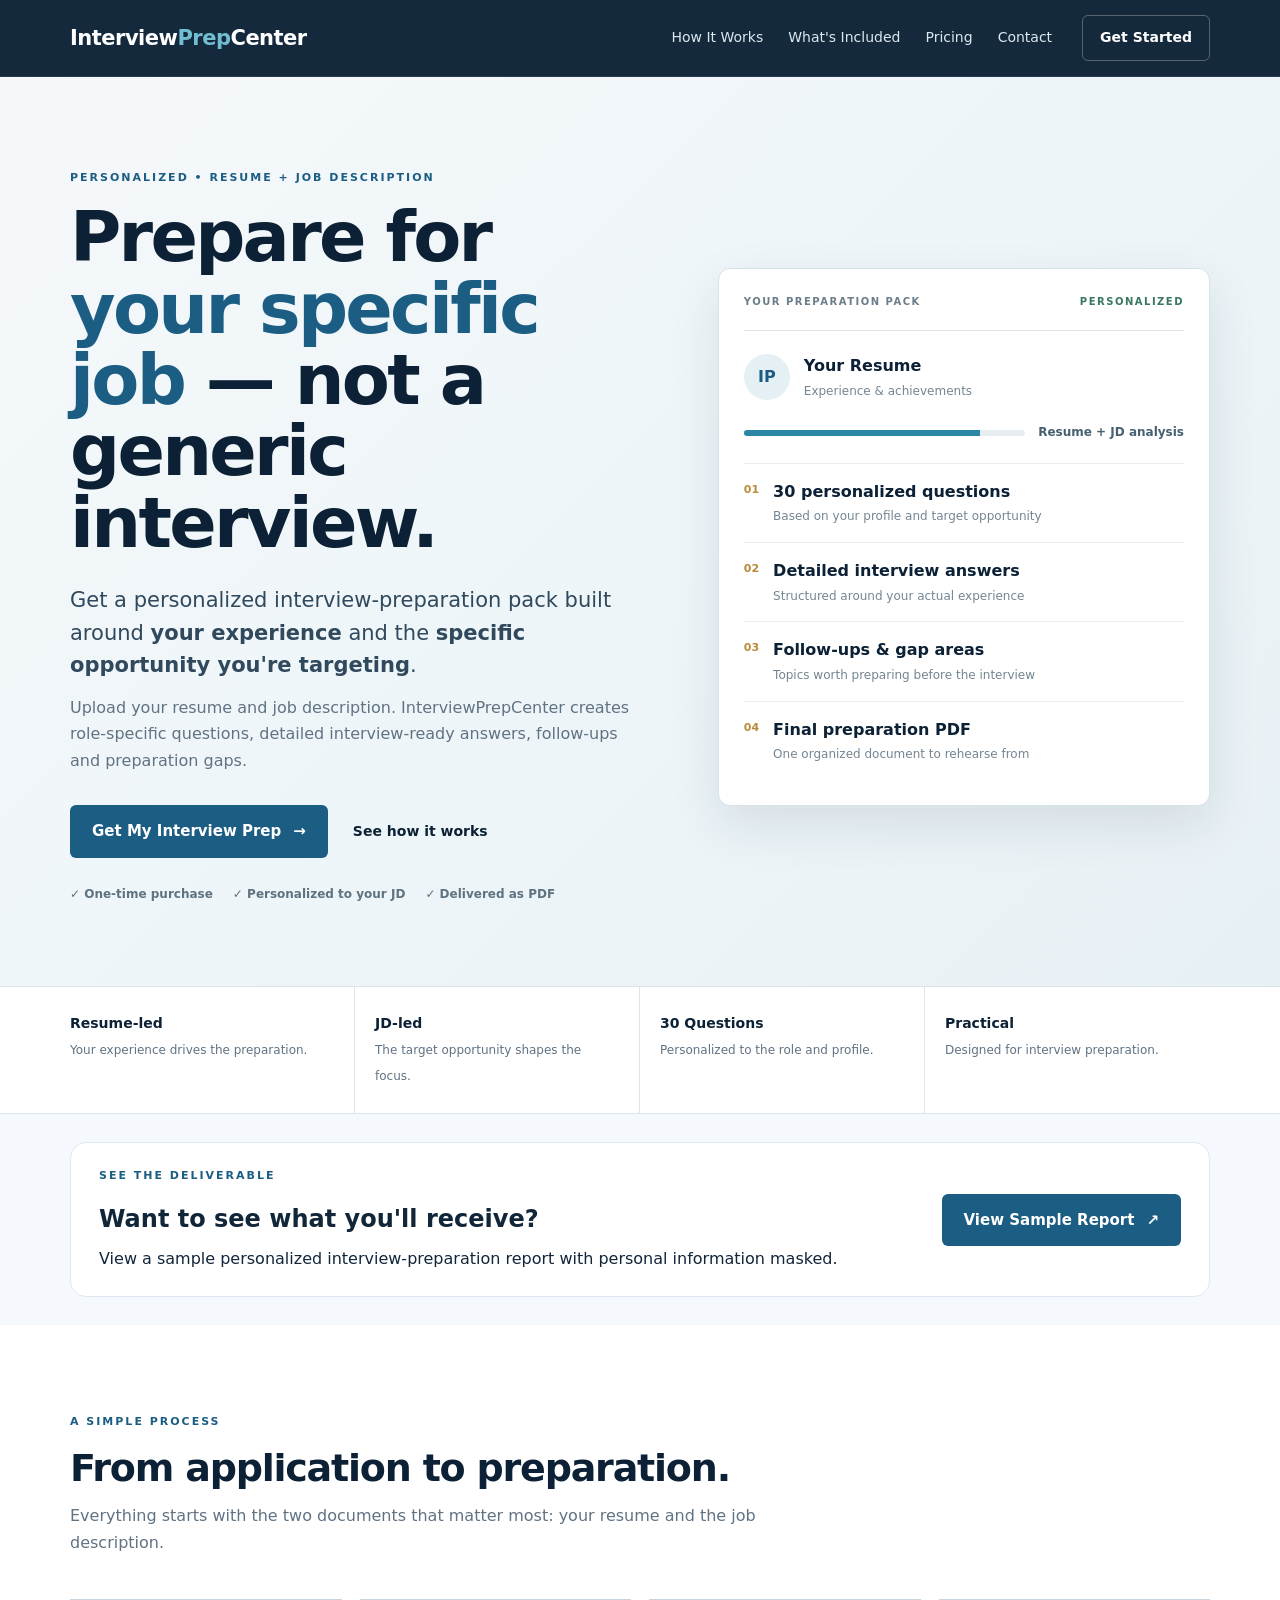
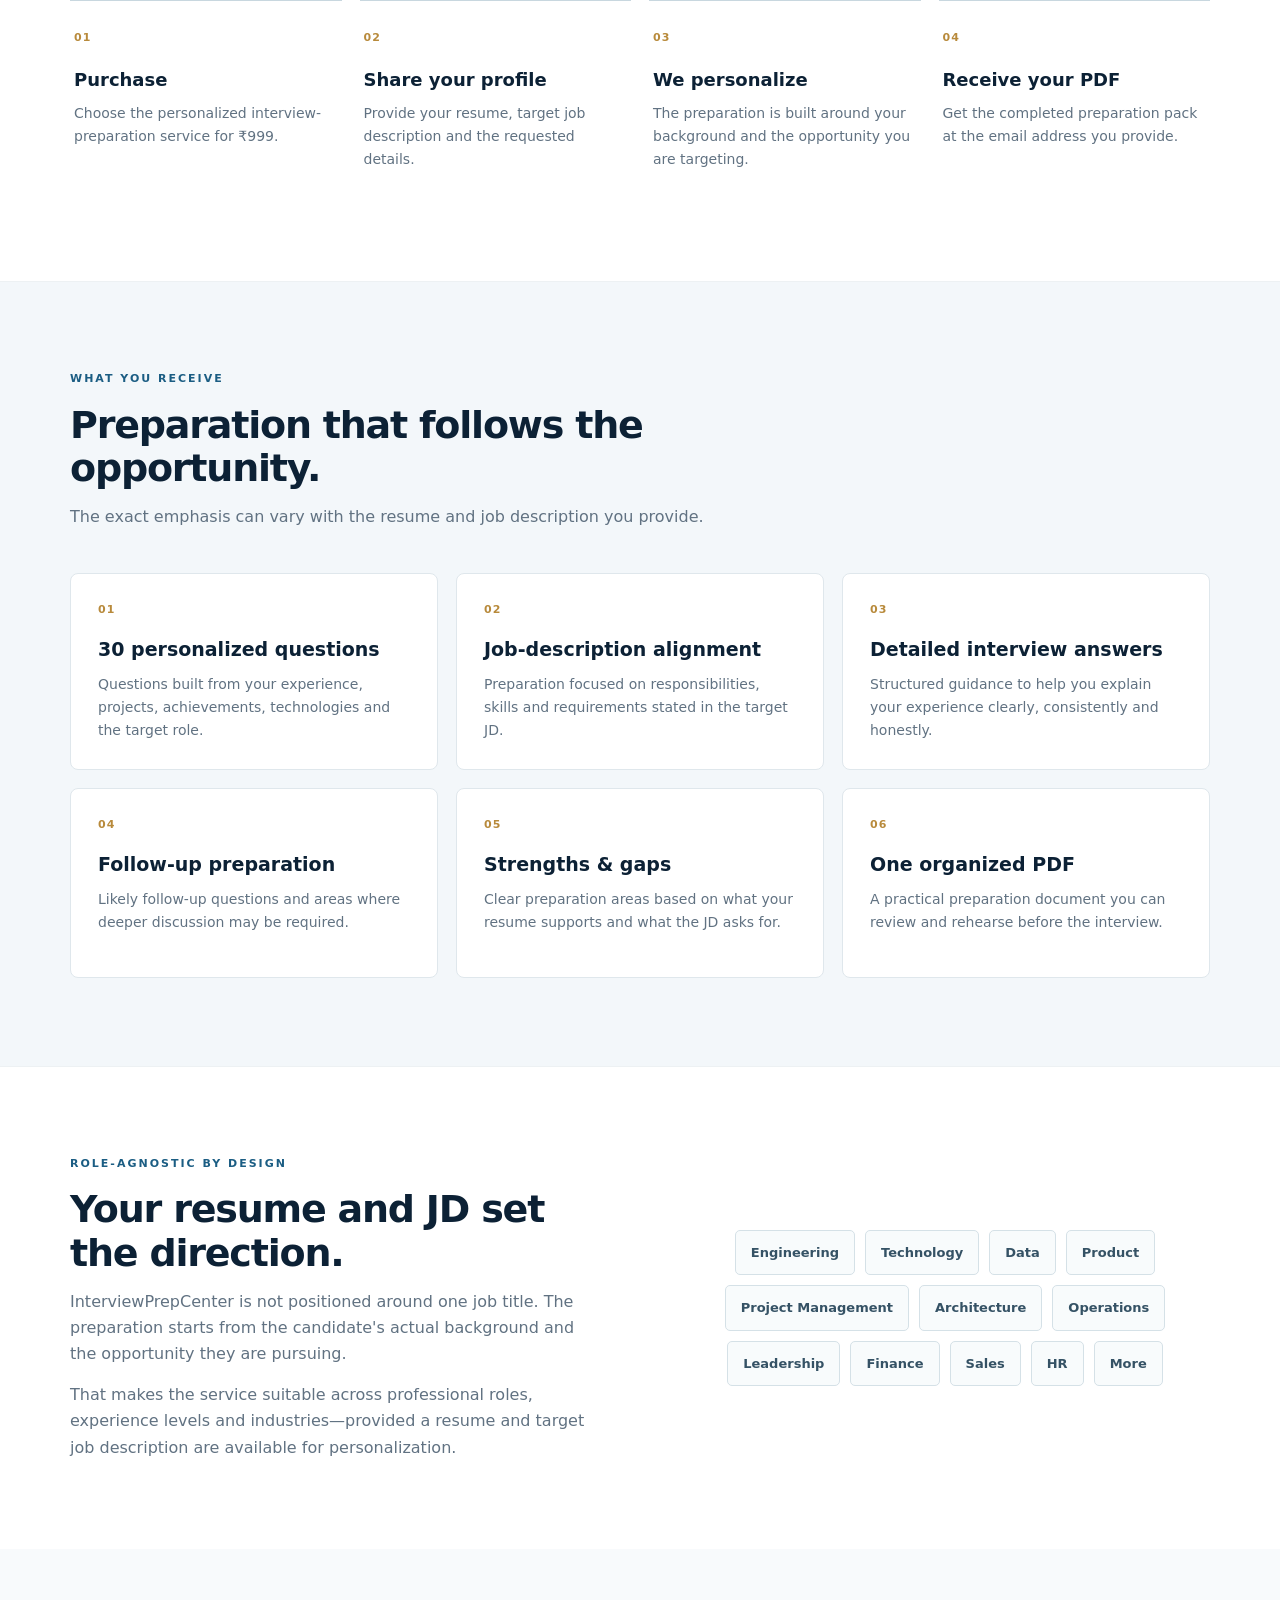
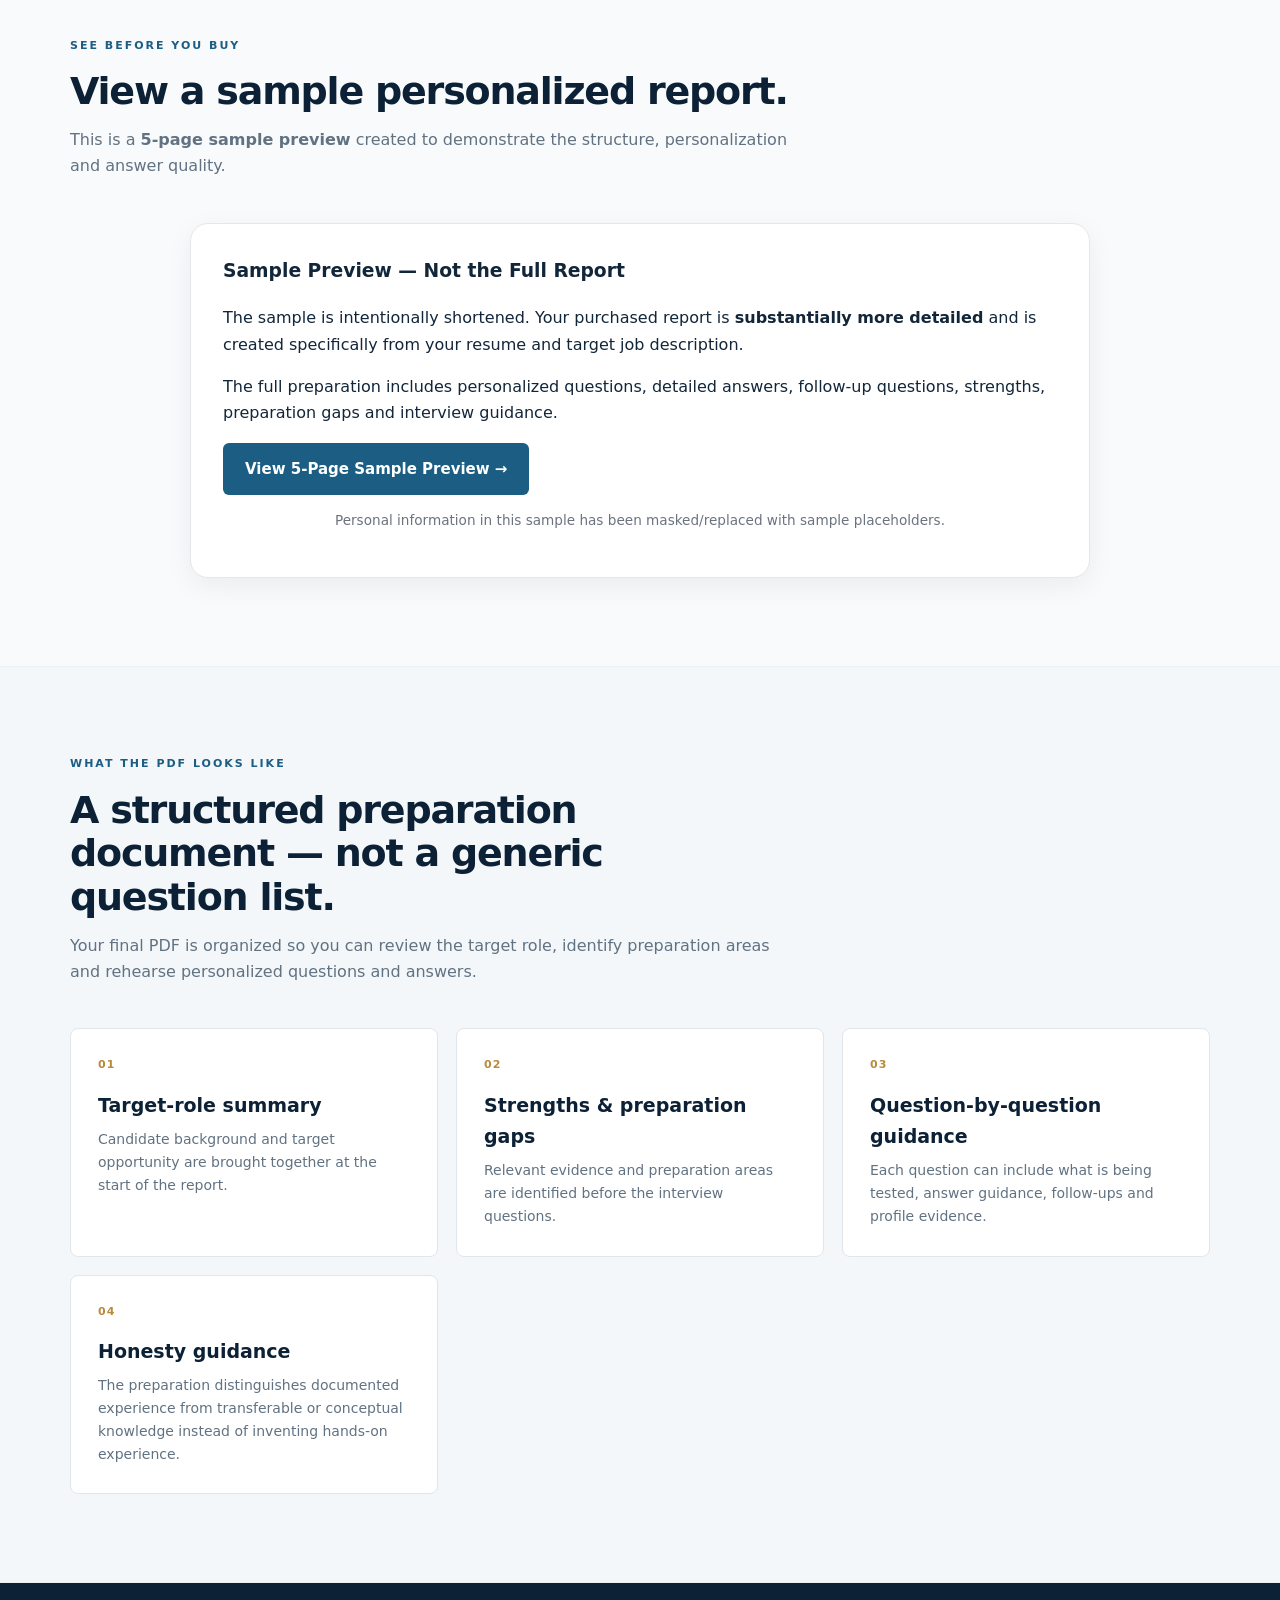
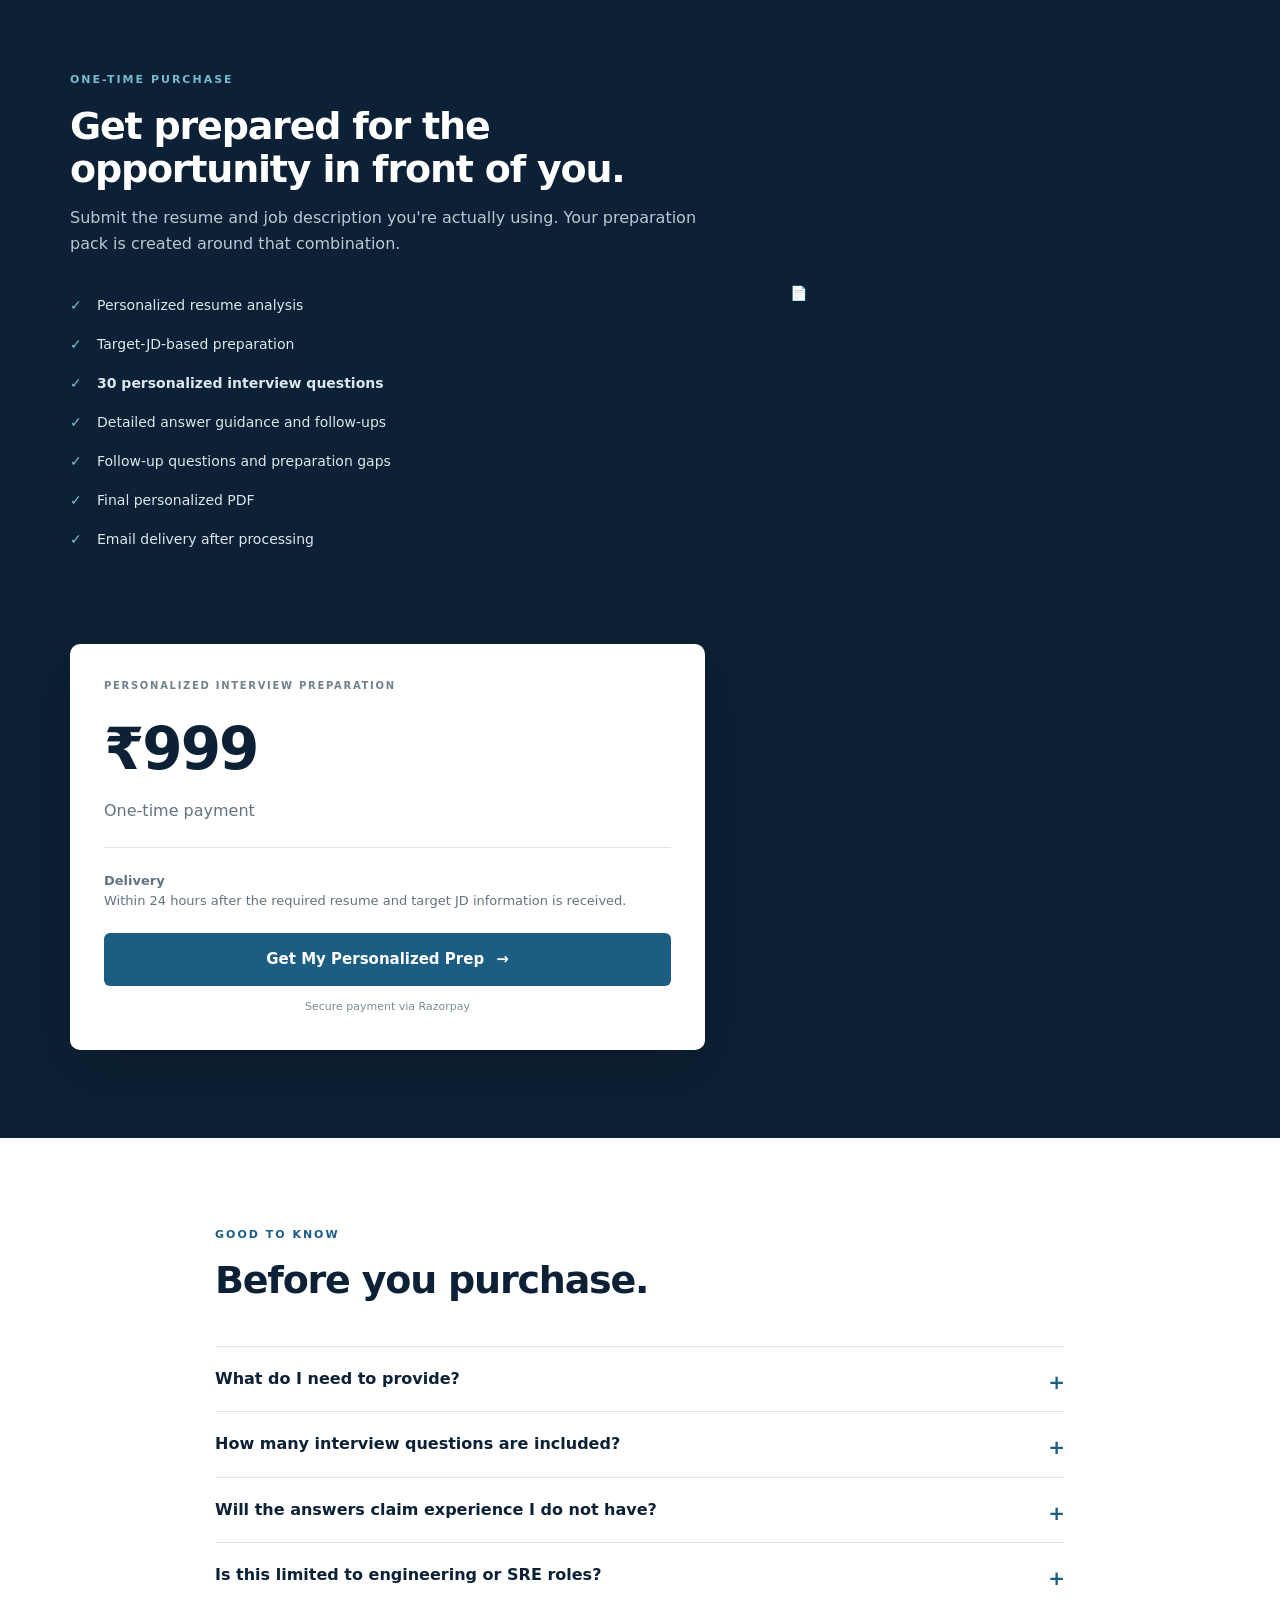
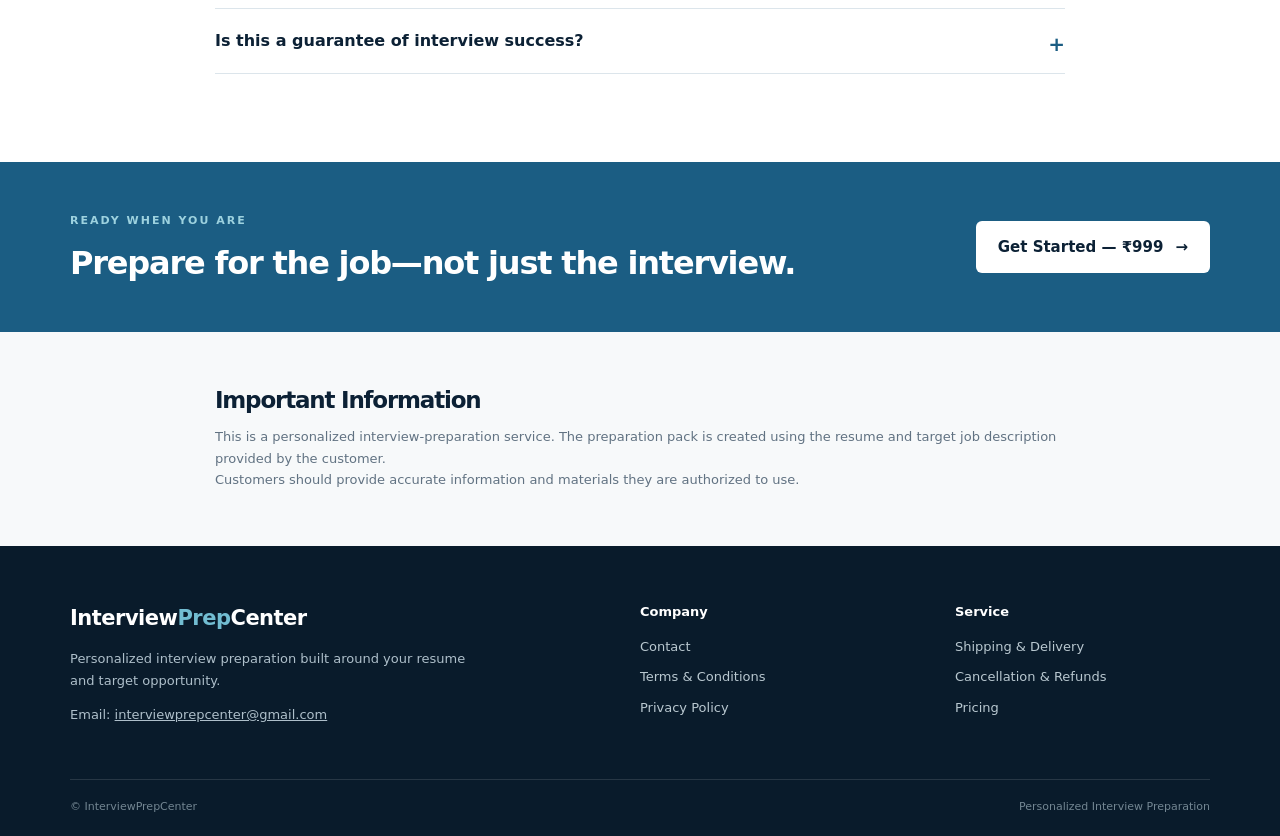
==== index.html @ a841ca26 "Add files via upload landing page changes" ====
<!doctype html>
<html lang="en">
<head>
  <meta charset="utf-8">
  <meta name="viewport" content="width=device-width,initial-scale=1">
  <title>InterviewPrepCenter — Personalized Interview Preparation</title>
  <meta name="description" content="Personalized interview preparation built around your resume and the job description you are targeting.">
  <link rel="stylesheet" href="style.css">
  <style>
    .sample-section { background: #f8fafc; }
    .sample-card { max-width: 900px; margin: 0 auto; background: #fff; border: 1px solid #e5e7eb; border-radius: 18px; padding: 32px; box-shadow: 0 8px 28px rgba(0,0,0,.06); }
    .sample-card h3 { margin-top: 0; }
    .sample-card p { line-height: 1.65; }
    .sample-card .secure-note { margin-top: 14px; color: #6b7280; font-size: .85rem; }
  </style>
<style>
.sample-cta {
  padding: 28px 0;
  background: #f5f8fc;
}
.sample-cta-inner {
  display: flex;
  align-items: center;
  justify-content: space-between;
  gap: 24px;
  padding: 24px 28px;
  border: 1px solid #dfe7f2;
  border-radius: 16px;
  background: #ffffff;
}
.sample-cta h2 {
  margin: 4px 0 6px;
}
.sample-cta p {
  margin: 0;
}
.sample-price-link {
  margin: 0 0 18px;
}
@media (max-width: 760px) {
  .sample-cta-inner {
    flex-direction: column;
    align-items: flex-start;
  }
}
</style>
</head>
<body>
<header class="site-header">
  <nav class="nav container">
    <a class="logo" href="index.html">Interview<span>Prep</span>Center</a>
    <div class="nav-links">
      <a href="#how">How It Works</a>
      <a href="#included">What's Included</a>
      <a href="#pricing">Pricing</a>
      <a href="contact.html">Contact</a>
    </div>
    <a class="nav-cta" href="#pricing">Get Started</a>
  </nav>
</header>

<main>
  <section class="hero">
    <div class="container hero-grid">
      <div class="hero-copy">
        <div class="eyebrow">PERSONALIZED • RESUME + JOB DESCRIPTION</div>
        <h1>Prepare for <em>your specific job</em> — not a generic interview.</h1>
        <p class="hero-lead">Get a personalized interview-preparation pack built around <strong>your experience</strong> and the <strong>specific opportunity you're targeting</strong>.</p>
        <p class="hero-sub">Upload your resume and job description. InterviewPrepCenter creates role-specific questions, detailed interview-ready answers, follow-ups and preparation gaps.</p>
        <div class="hero-actions">
          <a class="btn btn-primary" href="#pricing">Get My Interview Prep <span>→</span></a>
          <a class="text-link" href="#how">See how it works</a>
        </div>
        <div class="trust-row"><span>✓ One-time purchase</span><span>✓ Personalized to your JD</span><span>✓ Delivered as PDF</span></div>
      </div>
      <div class="hero-panel">
        <div class="panel-top"><span>YOUR PREPARATION PACK</span><span class="status">PERSONALIZED</span></div>
        <div class="profile-line"><div class="avatar">IP</div><div><strong>Your Resume</strong><small>Experience & achievements</small></div></div>
        <div class="match-line"><div class="match-bar"><span></span></div><strong>Resume + JD analysis</strong></div>
        <div class="prep-list">
          <div><span>01</span><p><strong>30 personalized questions</strong><small>Based on your profile and target opportunity</small></p></div>
          <div><span>02</span><p><strong>Detailed interview answers</strong><small>Structured around your actual experience</small></p></div>
          <div><span>03</span><p><strong>Follow-ups & gap areas</strong><small>Topics worth preparing before the interview</small></p></div>
          <div><span>04</span><p><strong>Final preparation PDF</strong><small>One organized document to rehearse from</small></p></div>
        </div>
      </div>
    </div>
  </section>

  <section class="proof-strip">
    <div class="container proof-grid"><div><strong>Resume-led</strong><span>Your experience drives the preparation.</span></div><div><strong>JD-led</strong><span>The target opportunity shapes the focus.</span></div><div><strong>30 Questions</strong><span>Personalized to the role and profile.</span></div><div><strong>Practical</strong><span>Designed for interview preparation.</span></div></div>
  </section>

  <section class="sample-cta">
    <div class="container sample-cta-inner">
      <div>
        <div class="eyebrow">SEE THE DELIVERABLE</div>
        <h2>Want to see what you'll receive?</h2>
        <p>View a sample personalized interview-preparation report with personal information masked.</p>
      </div>
      <a class="btn btn-primary" href="InterviewPrepCenter_Sample_Personalized_Report_Masked.pdf" target="_blank" rel="noopener">View Sample Report <span>↗</span></a>
    </div>
  </section>

  <section id="how" class="section">
    <div class="container">
      <div class="section-heading"><div class="eyebrow">A SIMPLE PROCESS</div><h2>From application to preparation.</h2><p>Everything starts with the two documents that matter most: your resume and the job description.</p></div>
      <div class="steps">
        <div class="step"><span>01</span><h3>Purchase</h3><p>Choose the personalized interview-preparation service for ₹999.</p></div>
        <div class="step"><span>02</span><h3>Share your profile</h3><p>Provide your resume, target job description and the requested details.</p></div>
        <div class="step"><span>03</span><h3>We personalize</h3><p>The preparation is built around your background and the opportunity you are targeting.</p></div>
        <div class="step"><span>04</span><h3>Receive your PDF</h3><p>Get the completed preparation pack at the email address you provide.</p></div>
      </div>
    </div>
  </section>

  <section id="included" class="section section-soft">
    <div class="container">
      <div class="section-heading"><div class="eyebrow">WHAT YOU RECEIVE</div><h2>Preparation that follows the opportunity.</h2><p>The exact emphasis can vary with the resume and job description you provide.</p></div>
      <div class="feature-grid">
        <article class="feature"><div class="feature-icon">01</div><h3>30 personalized questions</h3><p>Questions built from your experience, projects, achievements, technologies and the target role.</p></article>
        <article class="feature"><div class="feature-icon">02</div><h3>Job-description alignment</h3><p>Preparation focused on responsibilities, skills and requirements stated in the target JD.</p></article>
        <article class="feature"><div class="feature-icon">03</div><h3>Detailed interview answers</h3><p>Structured guidance to help you explain your experience clearly, consistently and honestly.</p></article>
        <article class="feature"><div class="feature-icon">04</div><h3>Follow-up preparation</h3><p>Likely follow-up questions and areas where deeper discussion may be required.</p></article>
        <article class="feature"><div class="feature-icon">05</div><h3>Strengths & gaps</h3><p>Clear preparation areas based on what your resume supports and what the JD asks for.</p></article>
        <article class="feature"><div class="feature-icon">06</div><h3>One organized PDF</h3><p>A practical preparation document you can review and rehearse before the interview.</p></article>
      </div>
    </div>
  </section>

  <section class="section audience">
    <div class="container audience-grid">
      <div><div class="eyebrow">ROLE-AGNOSTIC BY DESIGN</div><h2>Your resume and JD set the direction.</h2><p>InterviewPrepCenter is not positioned around one job title. The preparation starts from the candidate's actual background and the opportunity they are pursuing.</p><p>That makes the service suitable across professional roles, experience levels and industries—provided a resume and target job description are available for personalization.</p></div>
      <div class="role-cloud"><span>Engineering</span><span>Technology</span><span>Data</span><span>Product</span><span>Project Management</span><span>Architecture</span><span>Operations</span><span>Leadership</span><span>Finance</span><span>Sales</span><span>HR</span><span>More</span></div>
    </div>
  </section>

  <section class="section sample-section">
    <div class="container">
      <div class="section-heading">
        <div class="eyebrow">SEE BEFORE YOU BUY</div>
        <h2>View a sample personalized report.</h2>
        <p>This is a <strong>5-page sample preview</strong> created to demonstrate the structure, personalization and answer quality.</p>
      </div>
      <div class="sample-card">
        <div>
          <h3>Sample Preview — Not the Full Report</h3>
          <p>The sample is intentionally shortened. Your purchased report is <strong>substantially more detailed</strong> and is created specifically from your resume and target job description.</p>
          <p>The full preparation includes personalized questions, detailed answers, follow-up questions, strengths, preparation gaps and interview guidance.</p>
          <a class="btn btn-primary" href="InterviewPrepCenter_Sample_Personalized_Report_Masked.pdf" target="_blank" rel="noopener">View 5-Page Sample Preview →</a>
          <p class="secure-note">Personal information in this sample has been masked/replaced with sample placeholders.</p>
        </div>
      </div>
    </div>
  </section>

  <section class="section section-soft">
    <div class="container">
      <div class="section-heading">
        <div class="eyebrow">WHAT THE PDF LOOKS LIKE</div>
        <h2>A structured preparation document — not a generic question list.</h2>
        <p>Your final PDF is organized so you can review the target role, identify preparation areas and rehearse personalized questions and answers.</p>
      </div>
      <div class="feature-grid">
        <article class="feature"><div class="feature-icon">01</div><h3>Target-role summary</h3><p>Candidate background and target opportunity are brought together at the start of the report.</p></article>
        <article class="feature"><div class="feature-icon">02</div><h3>Strengths & preparation gaps</h3><p>Relevant evidence and preparation areas are identified before the interview questions.</p></article>
        <article class="feature"><div class="feature-icon">03</div><h3>Question-by-question guidance</h3><p>Each question can include what is being tested, answer guidance, follow-ups and profile evidence.</p></article>
        <article class="feature"><div class="feature-icon">04</div><h3>Honesty guidance</h3><p>The preparation distinguishes documented experience from transferable or conceptual knowledge instead of inventing hands-on experience.</p></article>
      </div>
    </div>
  </section>

  <section id="pricing" class="section pricing-section">
    <div class="container pricing-wrap">
      <div class="pricing-copy"><div class="eyebrow">ONE-TIME PURCHASE</div><h2>Get prepared for the opportunity in front of you.</h2><p>Submit the resume and job description you're actually using. Your preparation pack is created around that combination.</p><ul class="check-list"><li>Personalized resume analysis</li><li>Target-JD-based preparation</li><li><strong>30 personalized interview questions</strong></li><li>Detailed answer guidance and follow-ups</li><li>Follow-up questions and preparation gaps</li><li>Final personalized PDF</li><li>Email delivery after processing</li></ul></div>
      <div class="sample-price-link">
        <a class="text-link" href="InterviewPrepCenter_Sample_Personalized_Report_Masked.pdf" target="_blank" rel="noopener">📄 View the sample personalized report before you purchase →</a>
      </div>
      <div class="price-card"><div class="price-label">PERSONALIZED INTERVIEW PREPARATION</div><div class="price">₹999</div><p>One-time payment</p><div class="price-divider"></div><p class="delivery"><strong>Delivery</strong><br>Within 24 hours after the required resume and target JD information is received.</p><a class="btn btn-primary btn-wide" href="#" id="purchaseButton">Get My Personalized Prep <span>→</span></a><small class="secure-note">Secure payment via Razorpay</small></div>
    </div>
  </section>

  <section class="section faq">
    <div class="container narrow"><div class="section-heading"><div class="eyebrow">GOOD TO KNOW</div><h2>Before you purchase.</h2></div>
      <details><summary>What do I need to provide?</summary><p>You provide your resume, target job description and the requested interview details after payment.</p></details>
      <details><summary>How many interview questions are included?</summary><p>The preparation pack includes 30 personalized interview questions with detailed answer guidance and follow-up preparation.</p></details>
      <details><summary>Will the answers claim experience I do not have?</summary><p>The preparation is designed to distinguish documented experience from transferable or conceptual knowledge. It should not be used to claim hands-on experience that your profile does not support.</p></details>
      <details><summary>Is this limited to engineering or SRE roles?</summary><p>No. The website is intentionally role-agnostic. The preparation is driven by the resume and target JD rather than by a fixed job title.</p></details>
      <details><summary>Is this a guarantee of interview success?</summary><p>No. This is an interview-preparation service. It does not guarantee interview selection, employment, promotion, compensation or any specific interview outcome.</p></details>
    </div>
  </section>

  <section class="final-cta"><div class="container final-cta-inner"><div><div class="eyebrow">READY WHEN YOU ARE</div><h2>Prepare for the job—not just the interview.</h2></div><a class="btn btn-light" href="#pricing">Get Started — ₹999 <span>→</span></a></div></section>

  <section class="section important"><div class="container narrow"><h2>Important Information</h2><p>This is a personalized interview-preparation service. The preparation pack is created using the resume and target job description provided by the customer.</p><p>Customers should provide accurate information and materials they are authorized to use.</p></div></section>
</main>

<footer><div class="container footer-grid"><div><a class="logo footer-logo" href="index.html">Interview<span>Prep</span>Center</a><p>Personalized interview preparation built around your resume and target opportunity.</p><p>Email: <a href="mailto:interviewprepcenter@gmail.com">interviewprepcenter@gmail.com</a></p></div><div><strong>Company</strong><a href="contact.html">Contact</a><a href="terms.html">Terms & Conditions</a><a href="privacy.html">Privacy Policy</a></div><div><strong>Service</strong><a href="shipping.html">Shipping & Delivery</a><a href="refund.html">Cancellation & Refunds</a><a href="#pricing">Pricing</a></div></div><div class="container footer-bottom"><span>© InterviewPrepCenter</span><span>Personalized Interview Preparation</span></div></footer>

<script>
  // Set this to the deployed Apps Script web-app URL that creates a new PIA order
  // and returns/redirects the customer to its Razorpay Payment Link.
  const CHECKOUT_URL = 'https://script.google.com/macros/s/AKfycbwl5AaIJ7D5LaAOL7eCURE4Ibjckiu-ZtNGqJ6Oj9jigqWYZkFt1drAWZ5v1IgGXRxo/exec?action=createOrder';
  document.getElementById('purchaseButton').addEventListener('click', function (e) {
    e.preventDefault();
    window.location.href = CHECKOUT_URL;
  });
</script>
</body>
</html>
---- style.css ----
:root{--ink:#12263a;--navy:#0c2135;--blue:#1b5d83;--cyan:#2c86a6;--gold:#b88a3b;--paper:#fff;--soft:#f3f7fa;--line:#dce5eb;--muted:#617282;--shadow:0 18px 50px rgba(15,42,64,.10)}
*{box-sizing:border-box}html{scroll-behavior:smooth}body{margin:0;font-family:Inter,ui-sans-serif,system-ui,-apple-system,BlinkMacSystemFont,"Segoe UI",Arial,sans-serif;color:var(--ink);background:#fff;line-height:1.65}a{color:inherit} .container{width:min(1140px,92%);margin:auto}.site-header{position:sticky;top:0;z-index:20;background:rgba(12,33,53,.96);backdrop-filter:blur(12px);color:#fff;border-bottom:1px solid rgba(255,255,255,.08)}.nav{min-height:76px;display:flex;align-items:center;gap:30px}.logo{font-size:21px;font-weight:800;letter-spacing:-.5px;text-decoration:none;white-space:nowrap}.logo span{color:#72bdd2}.nav-links{margin-left:auto;display:flex;gap:25px}.nav-links a{font-size:14px;text-decoration:none;color:#dce8ef}.nav-links a:hover{color:#fff}.nav-cta{padding:10px 17px;border:1px solid rgba(255,255,255,.28);border-radius:6px;text-decoration:none;font-size:14px;font-weight:700}.hero{background:linear-gradient(135deg,#f5f8fa 0%,#edf5f8 55%,#e7f0f4 100%);padding:92px 0 82px;border-bottom:1px solid var(--line)}.hero-grid{display:grid;grid-template-columns:1.08fr .92fr;gap:70px;align-items:center}.eyebrow{font-size:11px;letter-spacing:2px;font-weight:800;color:var(--blue);margin-bottom:15px}.hero h1{font-size:clamp(44px,6vw,70px);line-height:1.02;letter-spacing:-2.7px;color:var(--navy);margin:0 0 25px;max-width:780px}.hero h1 em{font-style:normal;color:var(--blue)}.hero-lead{font-size:21px;line-height:1.55;max-width:760px;margin:0 0 13px;color:#30495d}.hero-sub{font-size:16px;color:var(--muted);max-width:720px;margin:0}.hero-actions{display:flex;align-items:center;gap:25px;margin-top:31px}.btn{display:inline-flex;align-items:center;justify-content:center;gap:12px;border-radius:6px;padding:14px 22px;text-decoration:none;font-weight:800;font-size:15px;transition:.2s transform,.2s box-shadow}.btn:hover{transform:translateY(-1px);box-shadow:0 10px 25px rgba(20,65,92,.18)}.btn-primary{background:var(--blue);color:#fff!important}.btn-light{background:#fff;color:var(--navy)!important}.text-link{text-decoration:none;font-weight:700;font-size:14px;color:var(--navy)}.trust-row{display:flex;gap:20px;flex-wrap:wrap;margin-top:27px;color:#5e7280;font-size:12px;font-weight:700}.hero-panel{background:#fff;border:1px solid #d7e2e9;border-radius:12px;padding:25px;box-shadow:var(--shadow)}.panel-top{display:flex;justify-content:space-between;font-size:10px;letter-spacing:1.5px;font-weight:800;color:#6c7d89;padding-bottom:20px;border-bottom:1px solid var(--line)}.status{color:#39775f}.profile-line{display:flex;gap:14px;align-items:center;padding:22px 0}.avatar{width:46px;height:46px;border-radius:50%;background:#e5f0f4;color:var(--blue);display:grid;place-items:center;font-weight:900}.profile-line strong,.prep-list strong{display:block;color:var(--navy)}.profile-line small,.prep-list small{display:block;color:#748591;font-size:12px;margin-top:2px}.match-line{display:flex;align-items:center;gap:13px;font-size:12px;color:#476070}.match-bar{height:6px;flex:1;background:#e7eef2;border-radius:10px;overflow:hidden}.match-bar span{display:block;width:84%;height:100%;background:var(--cyan)}.prep-list{margin-top:20px}.prep-list>div{display:flex;gap:14px;padding:15px 0;border-top:1px solid #e8eef1}.prep-list>div>span{font-size:11px;font-weight:900;color:var(--gold);padding-top:2px}.prep-list p{margin:0}.proof-strip{background:#fff;border-bottom:1px solid var(--line)}.proof-grid{display:grid;grid-template-columns:repeat(4,1fr)}.proof-grid>div{padding:25px 20px;border-right:1px solid var(--line)}.proof-grid>div:first-child{padding-left:0}.proof-grid>div:last-child{border:0}.proof-grid strong{display:block;font-size:14px;color:var(--navy)}.proof-grid span{font-size:12px;color:var(--muted)}.section{padding:88px 0}.section-soft{background:var(--soft);border-top:1px solid #edf1f3;border-bottom:1px solid #edf1f3}.section-heading{max-width:720px;margin-bottom:43px}.section-heading h2,.audience h2,.pricing-copy h2,.final-cta h2,.important h2{font-size:38px;line-height:1.15;letter-spacing:-1.2px;color:var(--navy);margin:0 0 13px}.section-heading p,.audience p,.pricing-copy p,.important p{color:var(--muted);font-size:16px;margin:0}.steps{display:grid;grid-template-columns:repeat(4,1fr);gap:18px}.step{border-top:2px solid #c8d7df;padding:22px 4px}.step>span{font-size:11px;color:var(--gold);font-weight:900;letter-spacing:1px}.step h3{margin:16px 0 7px;color:var(--navy);font-size:18px}.step p{margin:0;color:var(--muted);font-size:14px}.feature-grid{display:grid;grid-template-columns:repeat(3,1fr);gap:18px}.feature{background:#fff;border:1px solid #dfe7ec;border-radius:8px;padding:27px;min-height:190px}.feature-icon{font-size:11px;font-weight:900;color:var(--gold);letter-spacing:1px}.feature h3{font-size:19px;color:var(--navy);margin:15px 0 7px}.feature p{font-size:14px;color:var(--muted);margin:0}.audience{background:#fff}.audience-grid{display:grid;grid-template-columns:1fr 1fr;gap:80px;align-items:center}.audience p+p{margin-top:14px}.role-cloud{display:flex;flex-wrap:wrap;gap:10px;justify-content:center;padding:28px}.role-cloud span{padding:11px 15px;border:1px solid #d5e1e7;border-radius:5px;background:#f8fbfc;color:#355265;font-size:13px;font-weight:700}.pricing-section{background:var(--navy);color:#fff}.pricing-wrap{display:grid;grid-template-columns:1fr 420px;gap:85px;align-items:center}.pricing-copy .eyebrow{color:#78b9cd}.pricing-copy h2{color:#fff}.pricing-copy p{color:#b9c9d3}.check-list{list-style:none;padding:0;margin:28px 0 0}.check-list li{position:relative;padding:8px 0 8px 27px;color:#dce7ed;font-size:14px}.check-list li:before{content:'✓';position:absolute;left:0;color:#7cc1d3;font-weight:900}.price-card{background:#fff;color:var(--navy);border-radius:10px;padding:34px;box-shadow:0 20px 60px rgba(0,0,0,.22)}.price-label{font-size:10px;letter-spacing:1.7px;font-weight:900;color:#71818b}.price{font-size:58px;font-weight:900;letter-spacing:-2px;margin-top:7px}.price-card>p{margin:0;color:var(--muted)}.price-divider{height:1px;background:var(--line);margin:23px 0}.delivery{font-size:13px;line-height:1.55;margin-bottom:22px!important}.btn-wide{width:100%}.secure-note{display:block;text-align:center;color:#7a8a94;font-size:11px;margin-top:12px}.faq{background:#fff}.narrow{max-width:850px}.faq details{border-top:1px solid var(--line);padding:19px 0}.faq details:last-child{border-bottom:1px solid var(--line)}.faq summary{cursor:pointer;font-weight:800;color:var(--navy);list-style:none}.faq summary::-webkit-details-marker{display:none}.faq summary:after{content:'+';float:right;color:var(--blue);font-size:20px}.faq details[open] summary:after{content:'−'}.faq details p{color:var(--muted);font-size:14px;margin:12px 0 0}.final-cta{background:#1b5d83;color:#fff;padding:50px 0}.final-cta-inner{display:flex;justify-content:space-between;align-items:center;gap:30px}.final-cta .eyebrow{color:#9dd2df}.final-cta h2{color:#fff;margin:0;font-size:32px}.important{padding:55px 0;background:#f7f9fa}.important h2{font-size:23px}.important p{font-size:13px}.site-header+.hero{}footer{background:#091b2b;color:#aebfca;padding:55px 0 20px}.footer-grid{display:grid;grid-template-columns:2fr 1fr 1fr;gap:60px}.footer-logo{color:#fff}.footer-grid p{font-size:13px;max-width:410px}.footer-grid strong{display:block;color:#fff;font-size:13px;margin-bottom:14px}.footer-grid>div>a:not(.logo){display:block;font-size:13px;text-decoration:none;margin:9px 0;color:#b9c8d0}.footer-grid a:hover{color:#fff}.footer-bottom{border-top:1px solid rgba(255,255,255,.12);margin-top:40px;padding-top:18px;display:flex;justify-content:space-between;font-size:11px;color:#738692}@media(max-width:900px){.hero-grid,.audience-grid,.pricing-wrap{grid-template-columns:1fr}.hero-grid{gap:45px}.pricing-wrap{gap:45px}.steps{grid-template-columns:repeat(2,1fr)}.feature-grid{grid-template-columns:repeat(2,1fr)}.proof-grid{grid-template-columns:repeat(2,1fr)}.proof-grid>div:nth-child(2){border-right:0}.proof-grid>div:nth-child(3){padding-left:0;border-top:1px solid var(--line)}.proof-grid>div:nth-child(4){border-top:1px solid var(--line)}}@media(max-width:680px){.nav-links{display:none}.nav{justify-content:space-between}.hero{padding:65px 0}.hero h1{font-size:43px;letter-spacing:-1.8px}.hero-actions{align-items:flex-start;flex-direction:column;gap:16px}.proof-grid,.steps,.feature-grid{grid-template-columns:1fr}.proof-grid>div{border-right:0!important;border-top:1px solid var(--line)}.proof-grid>div:first-child{border-top:0;padding-left:20px}.section{padding:65px 0}.section-heading h2,.audience h2,.pricing-copy h2{font-size:32px}.footer-grid{grid-template-columns:1fr;gap:30px}.footer-bottom{display:block}.footer-bottom span{display:block;margin:5px 0}.final-cta-inner{align-items:flex-start;flex-direction:column}}
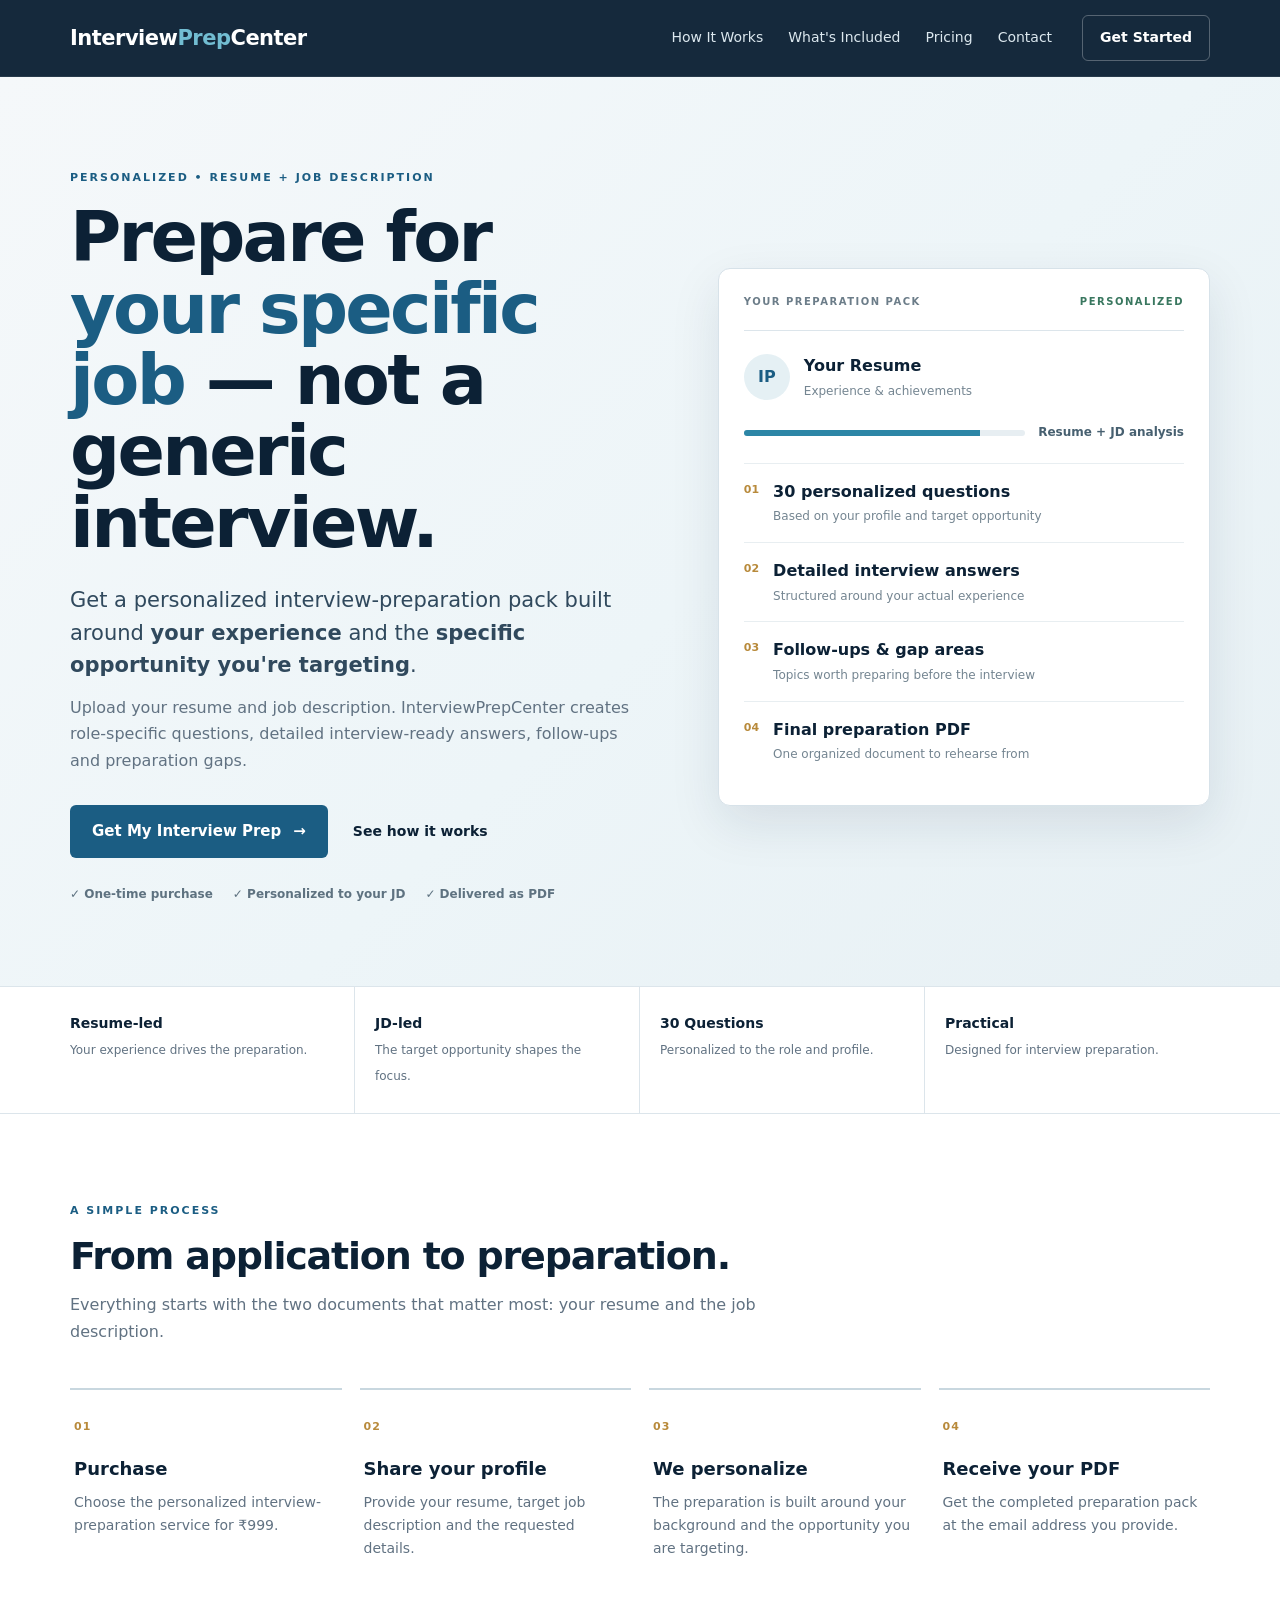
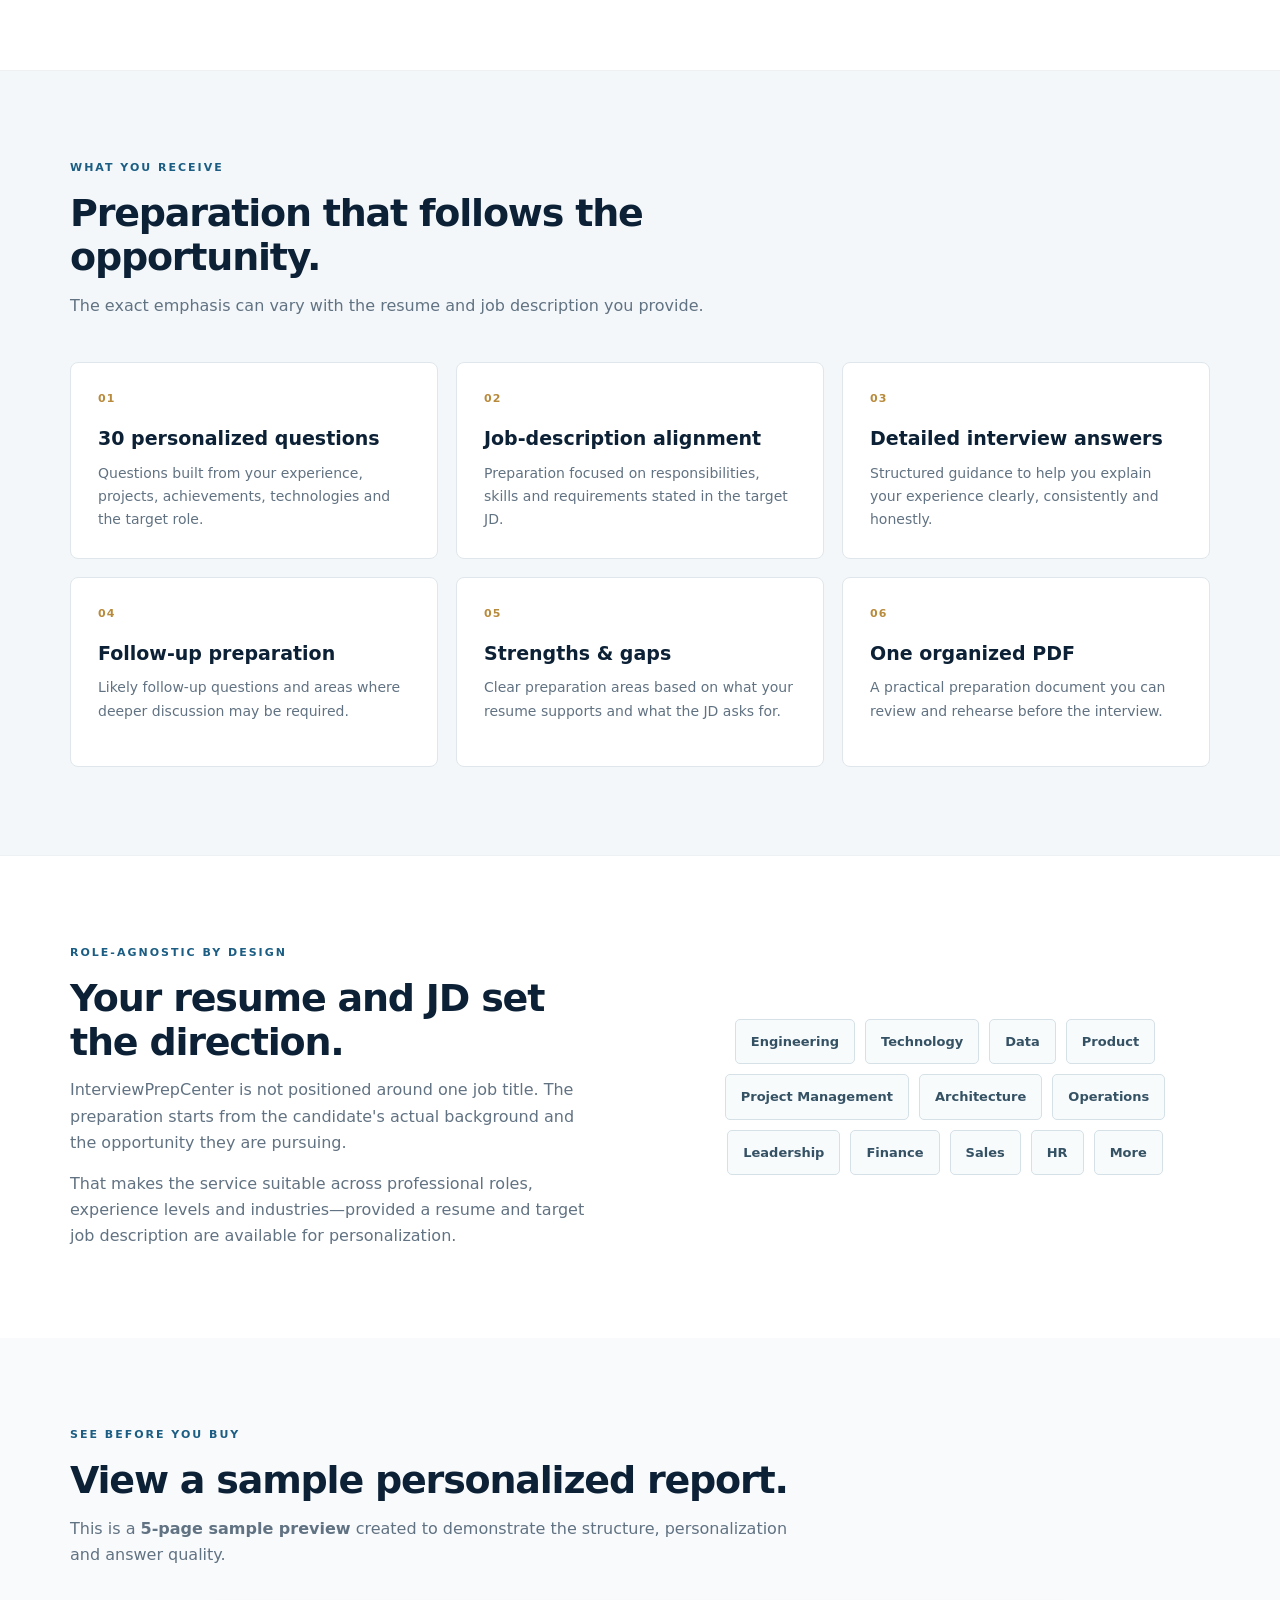
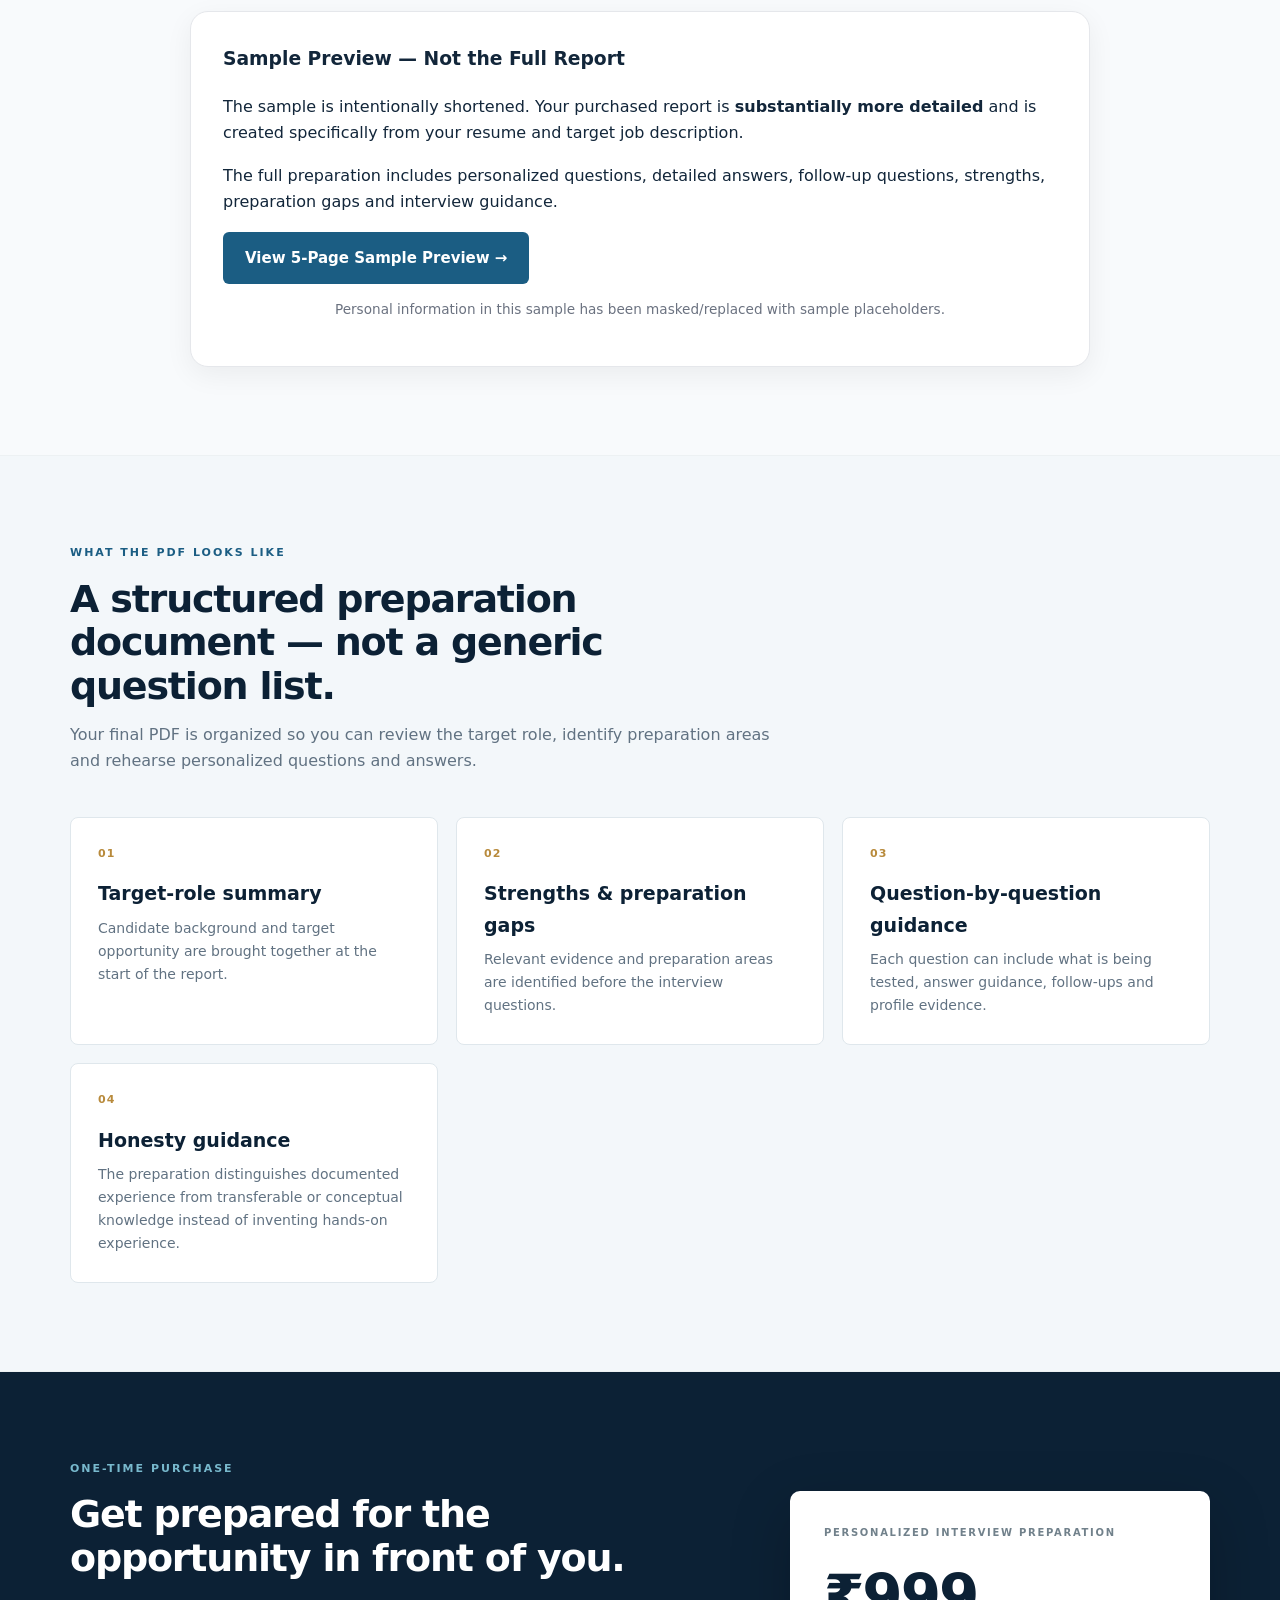
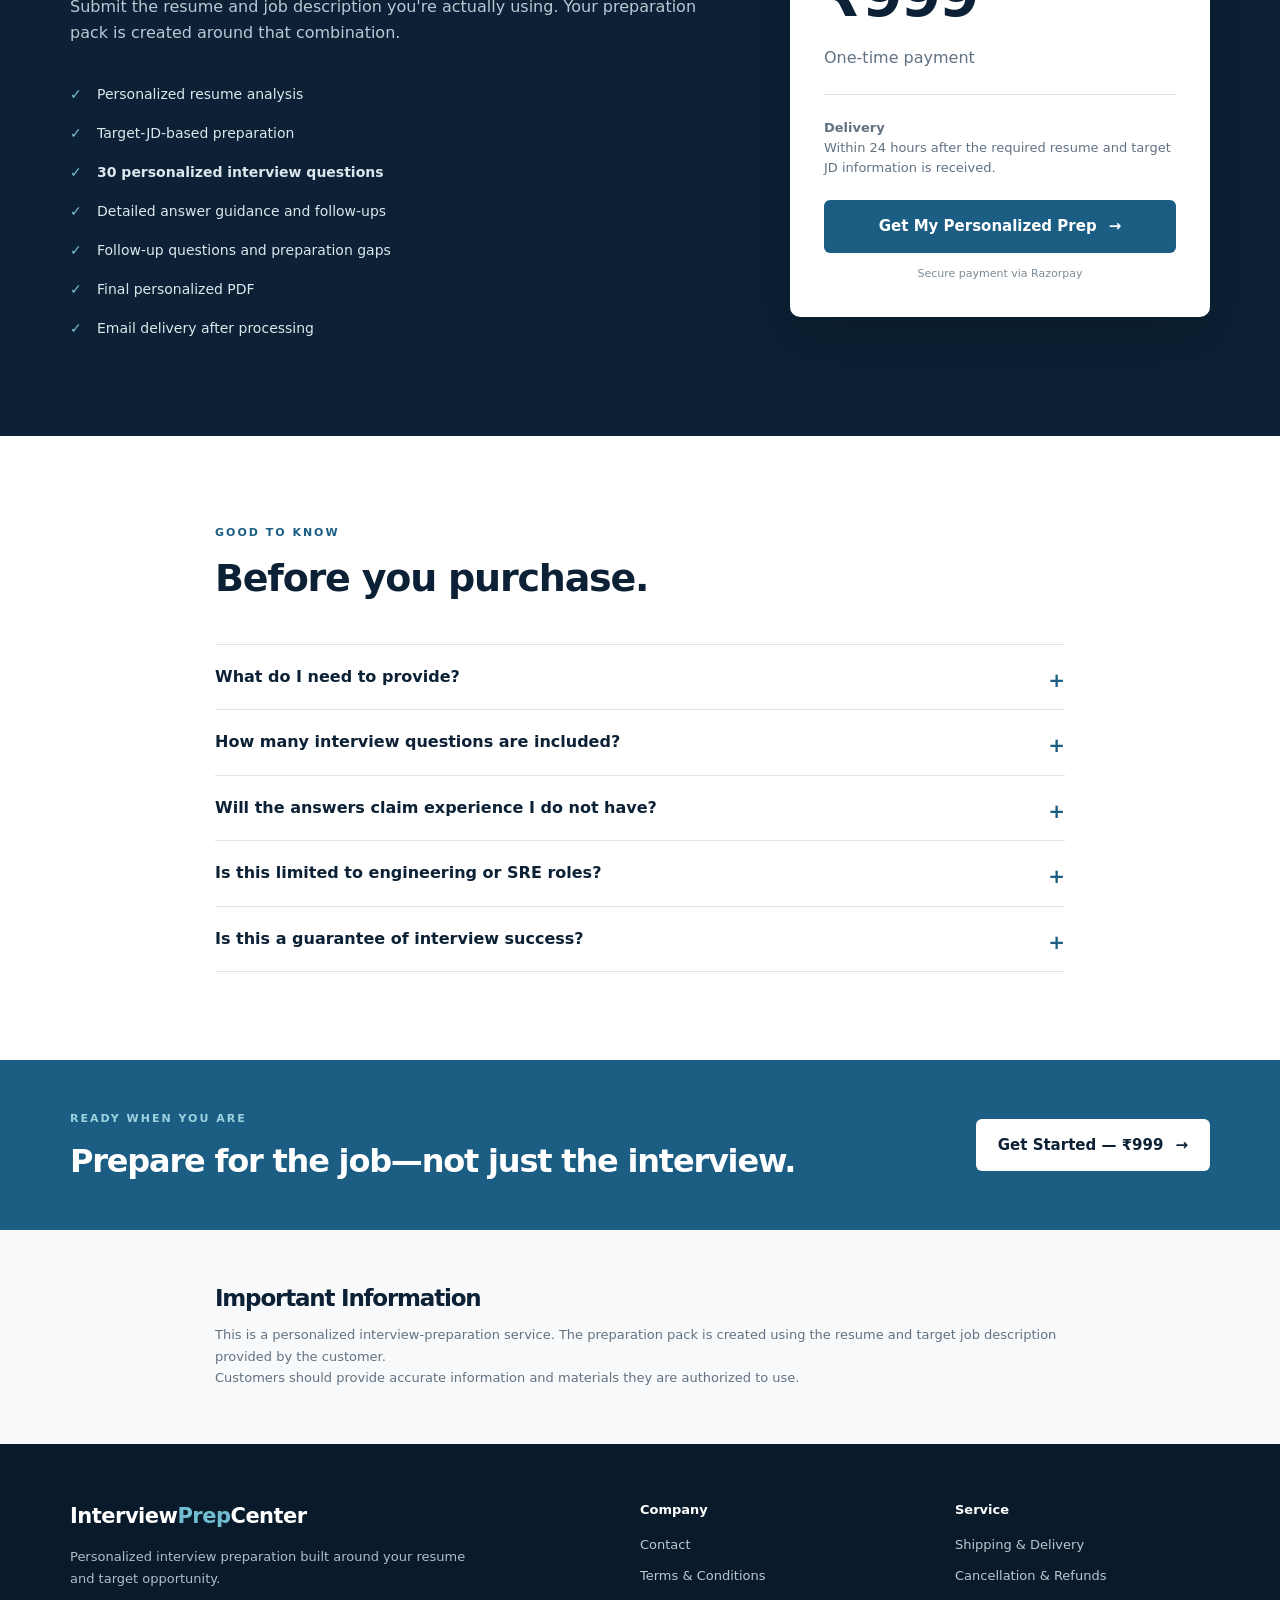
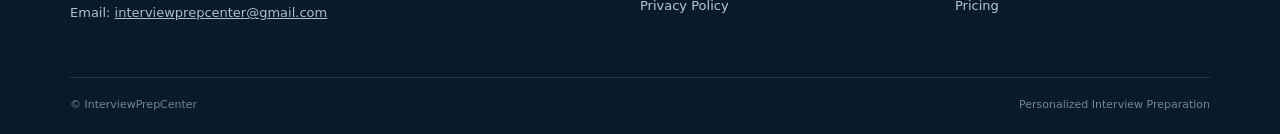
==== commit 1f25cecb: "Add files via upload update landing page" ====
--- a/index.html
+++ b/index.html
@@ -13,37 +13,7 @@
     .sample-card p { line-height: 1.65; }
     .sample-card .secure-note { margin-top: 14px; color: #6b7280; font-size: .85rem; }
   </style>
-<style>
-.sample-cta {
-  padding: 28px 0;
-  background: #f5f8fc;
-}
-.sample-cta-inner {
-  display: flex;
-  align-items: center;
-  justify-content: space-between;
-  gap: 24px;
-  padding: 24px 28px;
-  border: 1px solid #dfe7f2;
-  border-radius: 16px;
-  background: #ffffff;
-}
-.sample-cta h2 {
-  margin: 4px 0 6px;
-}
-.sample-cta p {
-  margin: 0;
-}
-.sample-price-link {
-  margin: 0 0 18px;
-}
-@media (max-width: 760px) {
-  .sample-cta-inner {
-    flex-direction: column;
-    align-items: flex-start;
-  }
-}
-</style>
+
 </head>
 <body>
 <header class="site-header">
@@ -89,17 +59,6 @@
 
   <section class="proof-strip">
     <div class="container proof-grid"><div><strong>Resume-led</strong><span>Your experience drives the preparation.</span></div><div><strong>JD-led</strong><span>The target opportunity shapes the focus.</span></div><div><strong>30 Questions</strong><span>Personalized to the role and profile.</span></div><div><strong>Practical</strong><span>Designed for interview preparation.</span></div></div>
-  </section>
-
-  <section class="sample-cta">
-    <div class="container sample-cta-inner">
-      <div>
-        <div class="eyebrow">SEE THE DELIVERABLE</div>
-        <h2>Want to see what you'll receive?</h2>
-        <p>View a sample personalized interview-preparation report with personal information masked.</p>
-      </div>
-      <a class="btn btn-primary" href="InterviewPrepCenter_Sample_Personalized_Report_Masked.pdf" target="_blank" rel="noopener">View Sample Report <span>↗</span></a>
-    </div>
   </section>
 
   <section id="how" class="section">
@@ -173,9 +132,6 @@
   <section id="pricing" class="section pricing-section">
     <div class="container pricing-wrap">
       <div class="pricing-copy"><div class="eyebrow">ONE-TIME PURCHASE</div><h2>Get prepared for the opportunity in front of you.</h2><p>Submit the resume and job description you're actually using. Your preparation pack is created around that combination.</p><ul class="check-list"><li>Personalized resume analysis</li><li>Target-JD-based preparation</li><li><strong>30 personalized interview questions</strong></li><li>Detailed answer guidance and follow-ups</li><li>Follow-up questions and preparation gaps</li><li>Final personalized PDF</li><li>Email delivery after processing</li></ul></div>
-      <div class="sample-price-link">
-        <a class="text-link" href="InterviewPrepCenter_Sample_Personalized_Report_Masked.pdf" target="_blank" rel="noopener">📄 View the sample personalized report before you purchase →</a>
-      </div>
       <div class="price-card"><div class="price-label">PERSONALIZED INTERVIEW PREPARATION</div><div class="price">₹999</div><p>One-time payment</p><div class="price-divider"></div><p class="delivery"><strong>Delivery</strong><br>Within 24 hours after the required resume and target JD information is received.</p><a class="btn btn-primary btn-wide" href="#" id="purchaseButton">Get My Personalized Prep <span>→</span></a><small class="secure-note">Secure payment via Razorpay</small></div>
     </div>
   </section>
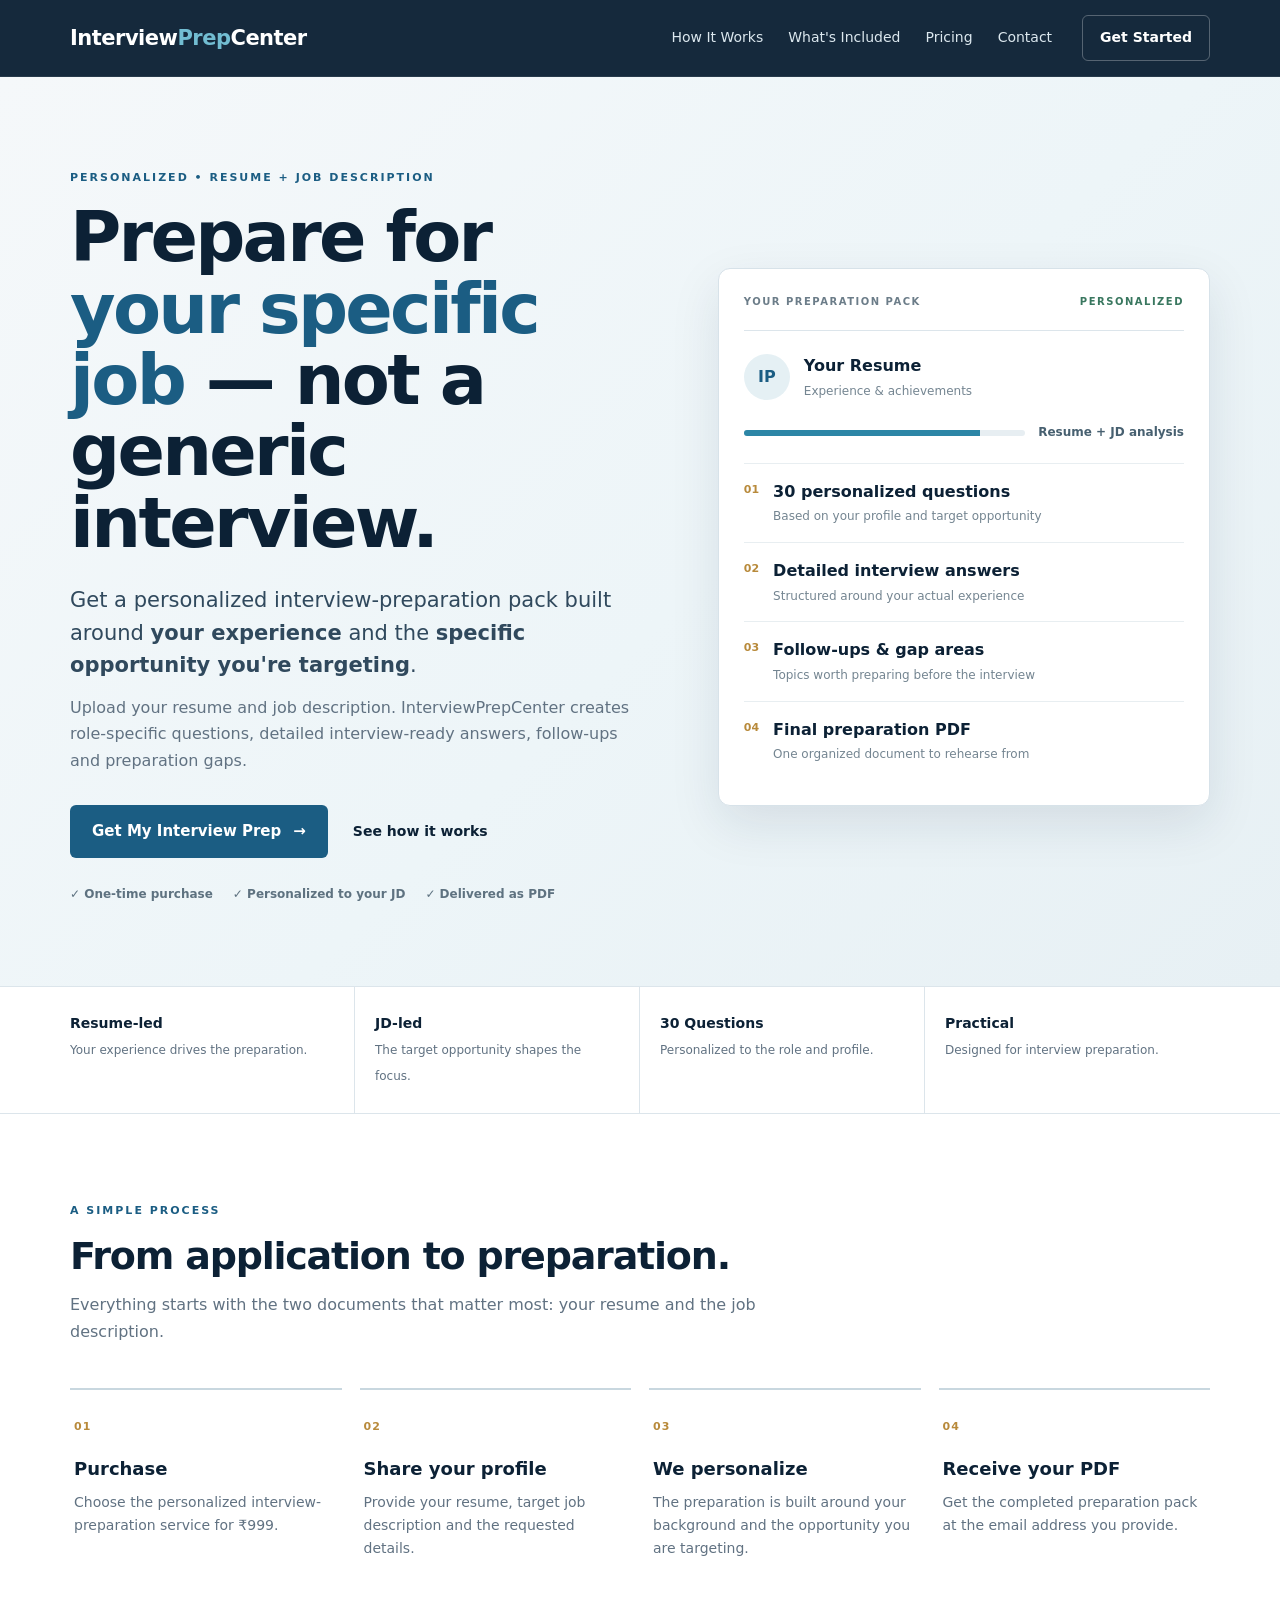
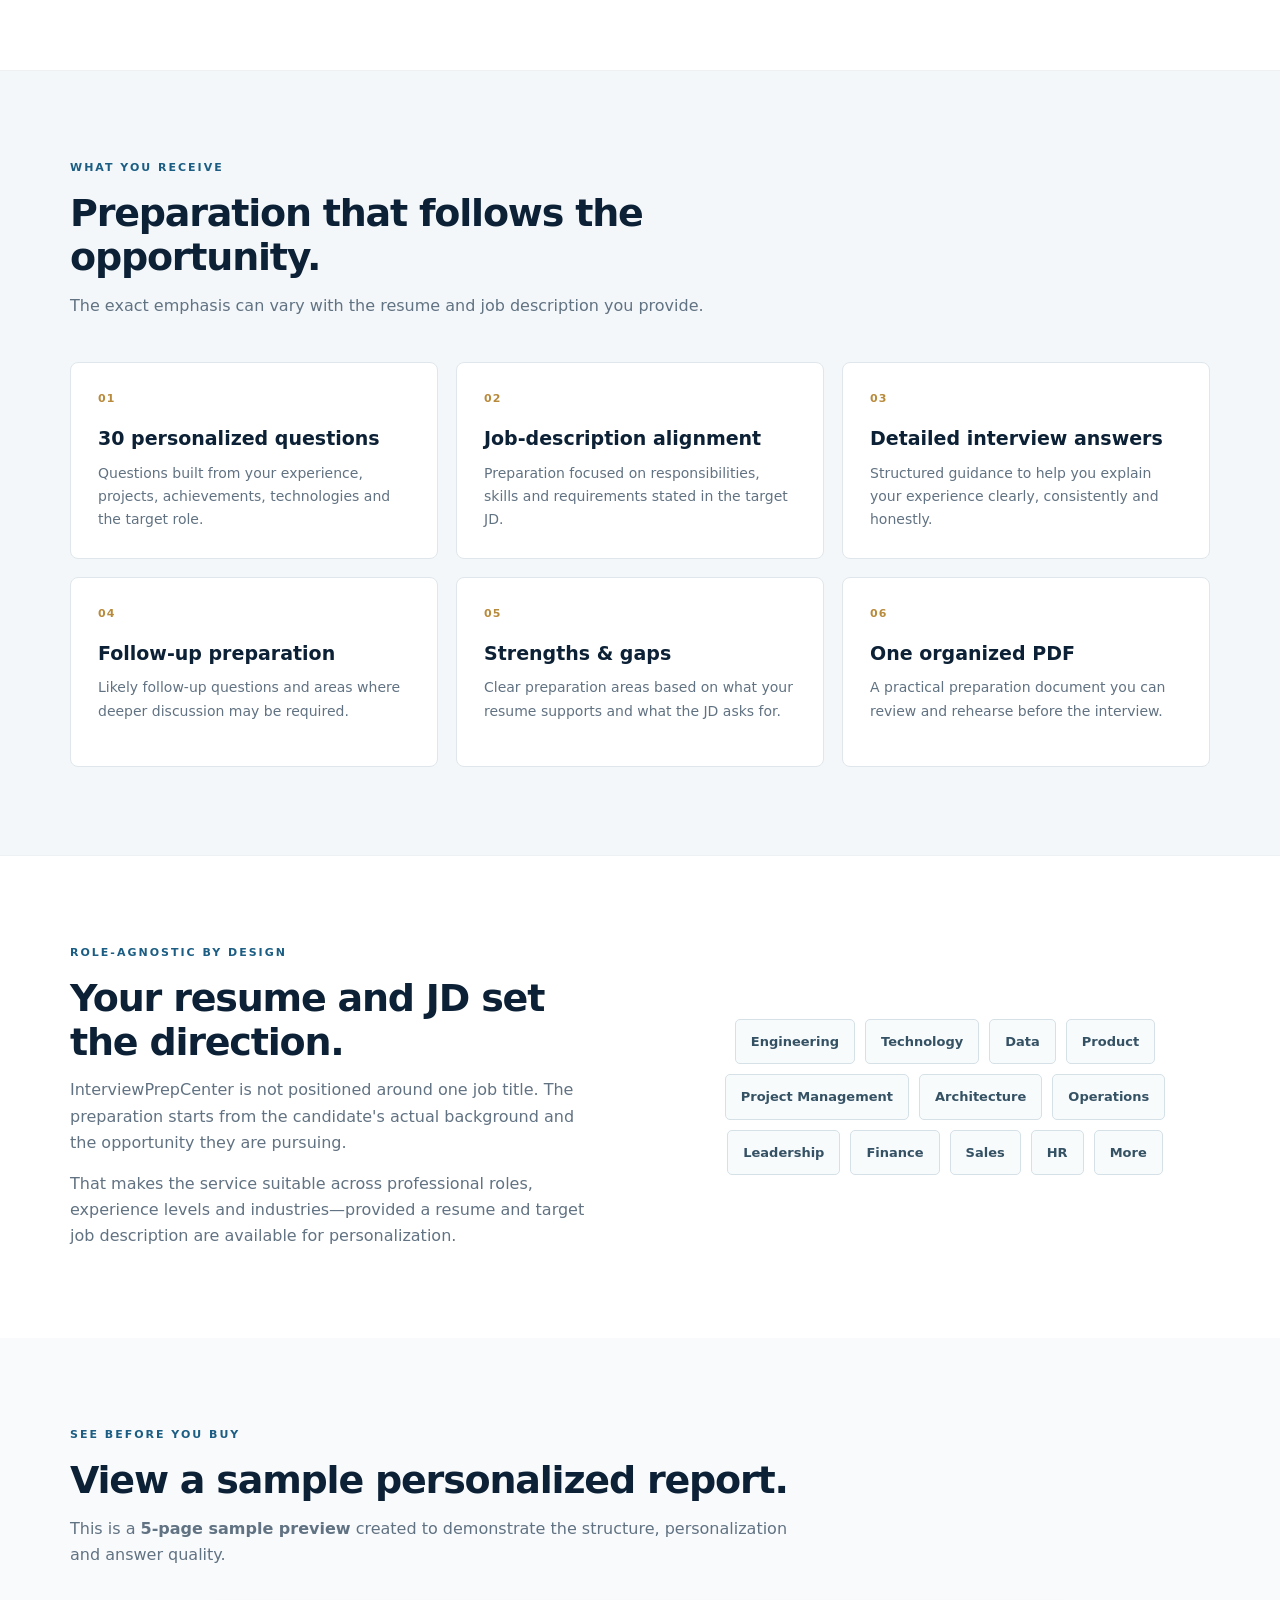
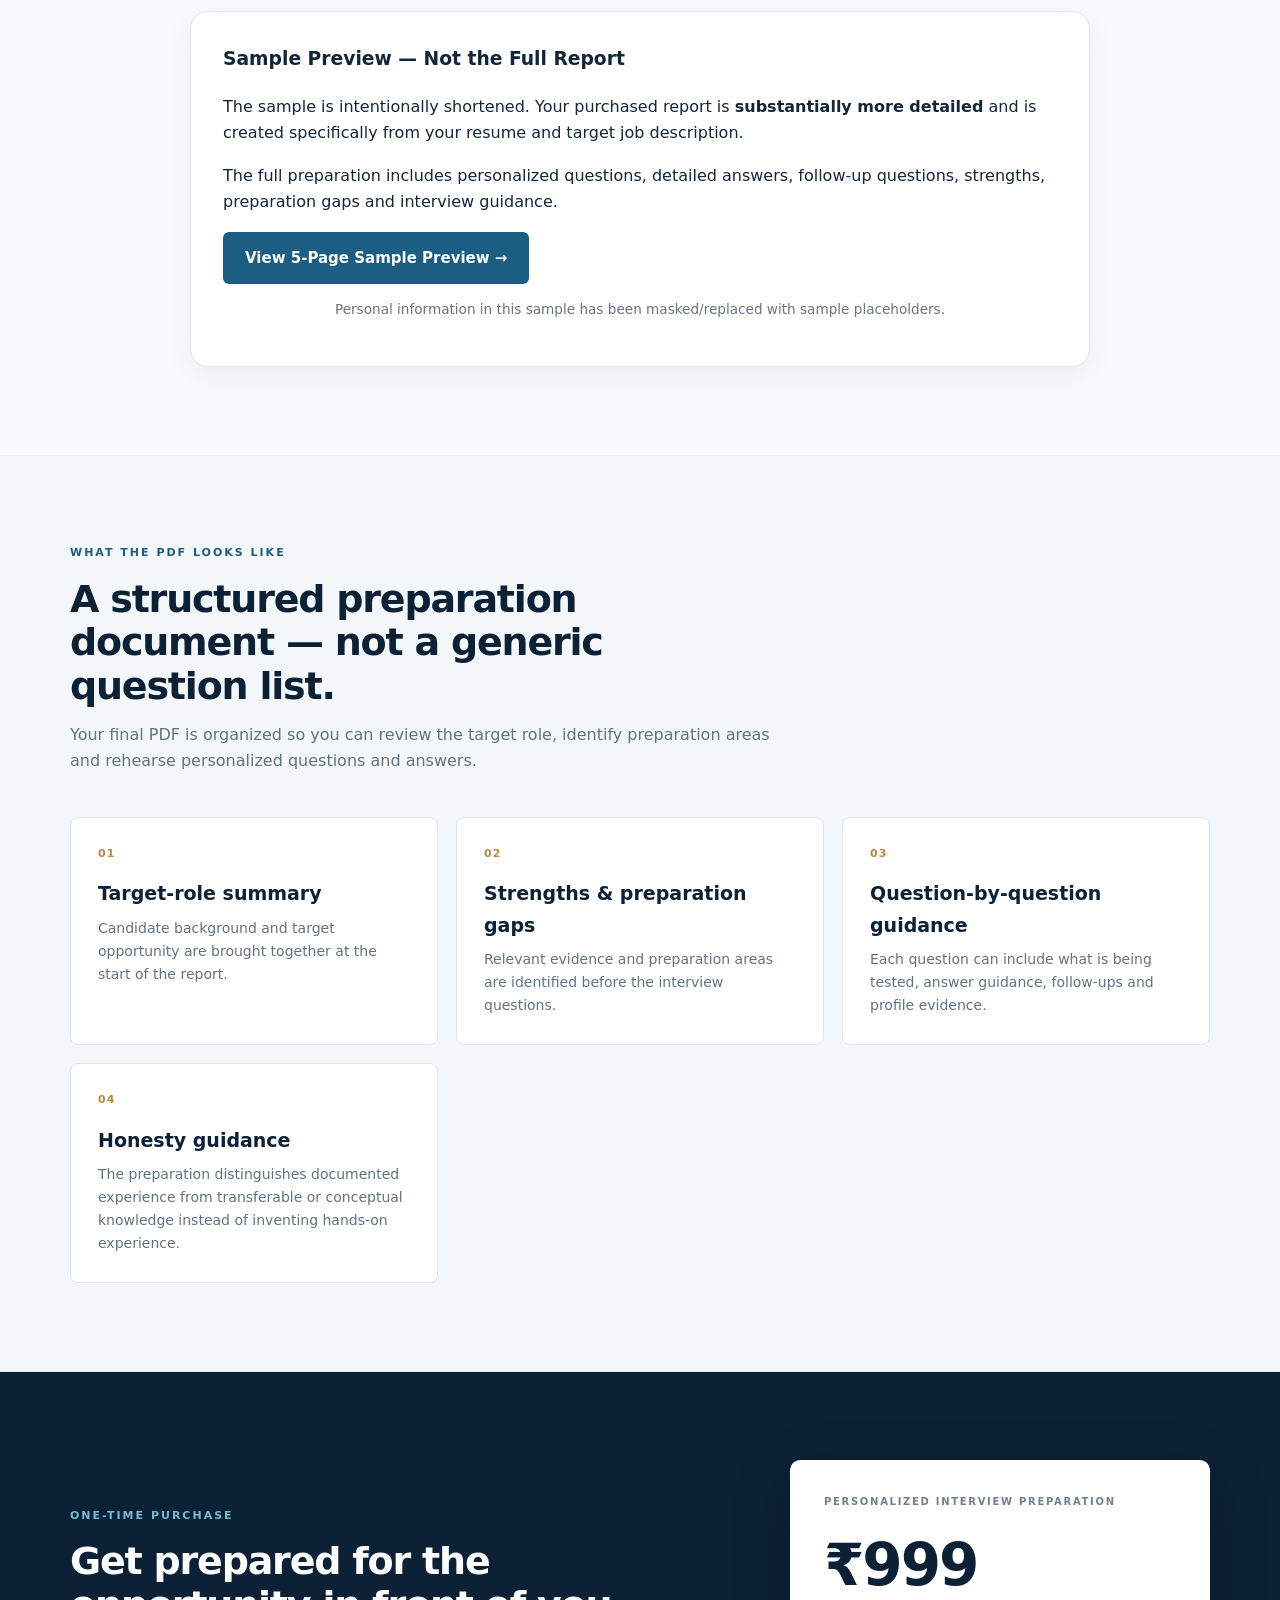
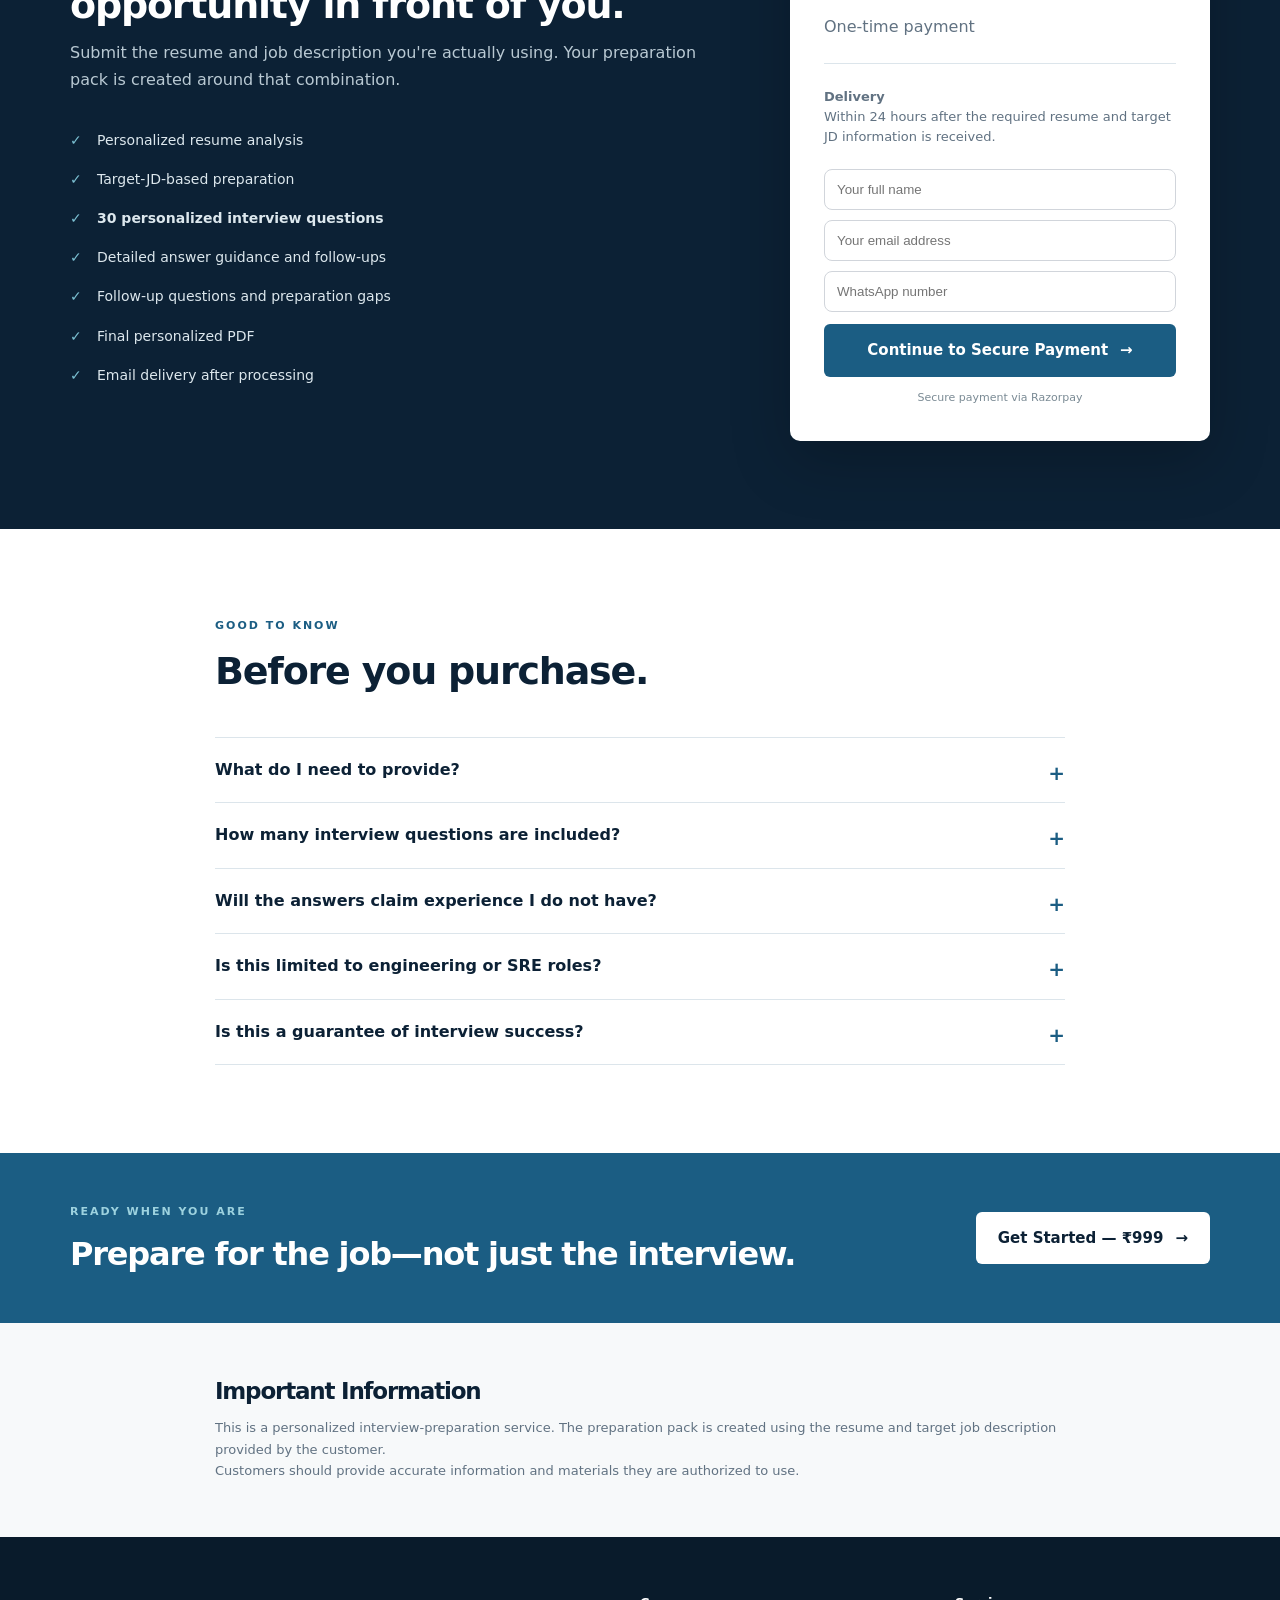
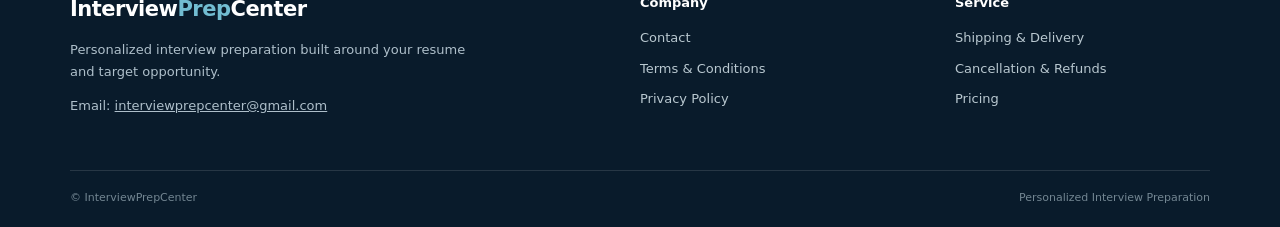
==== commit 51bd317e: "Add customer details section to pricing page Added customer details input fields for name, email, an" ====
--- a/index.html
+++ b/index.html
@@ -132,7 +132,41 @@
   <section id="pricing" class="section pricing-section">
     <div class="container pricing-wrap">
       <div class="pricing-copy"><div class="eyebrow">ONE-TIME PURCHASE</div><h2>Get prepared for the opportunity in front of you.</h2><p>Submit the resume and job description you're actually using. Your preparation pack is created around that combination.</p><ul class="check-list"><li>Personalized resume analysis</li><li>Target-JD-based preparation</li><li><strong>30 personalized interview questions</strong></li><li>Detailed answer guidance and follow-ups</li><li>Follow-up questions and preparation gaps</li><li>Final personalized PDF</li><li>Email delivery after processing</li></ul></div>
-      <div class="price-card"><div class="price-label">PERSONALIZED INTERVIEW PREPARATION</div><div class="price">₹999</div><p>One-time payment</p><div class="price-divider"></div><p class="delivery"><strong>Delivery</strong><br>Within 24 hours after the required resume and target JD information is received.</p><a class="btn btn-primary btn-wide" href="#" id="purchaseButton">Get My Personalized Prep <span>→</span></a><small class="secure-note">Secure payment via Razorpay</small></div>
+      <div class="price-card"><div class="price-label">PERSONALIZED INTERVIEW PREPARATION</div><div class="price">₹999</div><p>One-time payment</p><div class="price-divider"></div><p class="delivery"><strong>Delivery</strong><br>Within 24 hours after the required resume and target JD information is received.</p><div id="customerDetails" style="margin-top:20px;">
+
+  <input
+    type="text"
+    id="customerName"
+    placeholder="Your full name"
+    required
+    style="width:100%;padding:12px;margin-bottom:10px;border:1px solid #d1d5db;border-radius:8px;box-sizing:border-box;"
+  >
+
+  <input
+    type="email"
+    id="customerEmail"
+    placeholder="Your email address"
+    required
+    style="width:100%;padding:12px;margin-bottom:10px;border:1px solid #d1d5db;border-radius:8px;box-sizing:border-box;"
+  >
+
+  <input
+    type="tel"
+    id="customerWhatsapp"
+    placeholder="WhatsApp number"
+    required
+    style="width:100%;padding:12px;margin-bottom:12px;border:1px solid #d1d5db;border-radius:8px;box-sizing:border-box;"
+  >
+
+  <a
+    class="btn btn-primary btn-wide"
+    href="#"
+    id="purchaseButton"
+  >
+    Continue to Secure Payment <span>→</span>
+  </a>
+
+</div><small class="secure-note">Secure payment via Razorpay</small></div>
     </div>
   </section>
 
--- a/style.css
+++ b/style.css
@@ -1,2 +1,66 @@
 :root{--ink:#12263a;--navy:#0c2135;--blue:#1b5d83;--cyan:#2c86a6;--gold:#b88a3b;--paper:#fff;--soft:#f3f7fa;--line:#dce5eb;--muted:#617282;--shadow:0 18px 50px rgba(15,42,64,.10)}
 *{box-sizing:border-box}html{scroll-behavior:smooth}body{margin:0;font-family:Inter,ui-sans-serif,system-ui,-apple-system,BlinkMacSystemFont,"Segoe UI",Arial,sans-serif;color:var(--ink);background:#fff;line-height:1.65}a{color:inherit} .container{width:min(1140px,92%);margin:auto}.site-header{position:sticky;top:0;z-index:20;background:rgba(12,33,53,.96);backdrop-filter:blur(12px);color:#fff;border-bottom:1px solid rgba(255,255,255,.08)}.nav{min-height:76px;display:flex;align-items:center;gap:30px}.logo{font-size:21px;font-weight:800;letter-spacing:-.5px;text-decoration:none;white-space:nowrap}.logo span{color:#72bdd2}.nav-links{margin-left:auto;display:flex;gap:25px}.nav-links a{font-size:14px;text-decoration:none;color:#dce8ef}.nav-links a:hover{color:#fff}.nav-cta{padding:10px 17px;border:1px solid rgba(255,255,255,.28);border-radius:6px;text-decoration:none;font-size:14px;font-weight:700}.hero{background:linear-gradient(135deg,#f5f8fa 0%,#edf5f8 55%,#e7f0f4 100%);padding:92px 0 82px;border-bottom:1px solid var(--line)}.hero-grid{display:grid;grid-template-columns:1.08fr .92fr;gap:70px;align-items:center}.eyebrow{font-size:11px;letter-spacing:2px;font-weight:800;color:var(--blue);margin-bottom:15px}.hero h1{font-size:clamp(44px,6vw,70px);line-height:1.02;letter-spacing:-2.7px;color:var(--navy);margin:0 0 25px;max-width:780px}.hero h1 em{font-style:normal;color:var(--blue)}.hero-lead{font-size:21px;line-height:1.55;max-width:760px;margin:0 0 13px;color:#30495d}.hero-sub{font-size:16px;color:var(--muted);max-width:720px;margin:0}.hero-actions{display:flex;align-items:center;gap:25px;margin-top:31px}.btn{display:inline-flex;align-items:center;justify-content:center;gap:12px;border-radius:6px;padding:14px 22px;text-decoration:none;font-weight:800;font-size:15px;transition:.2s transform,.2s box-shadow}.btn:hover{transform:translateY(-1px);box-shadow:0 10px 25px rgba(20,65,92,.18)}.btn-primary{background:var(--blue);color:#fff!important}.btn-light{background:#fff;color:var(--navy)!important}.text-link{text-decoration:none;font-weight:700;font-size:14px;color:var(--navy)}.trust-row{display:flex;gap:20px;flex-wrap:wrap;margin-top:27px;color:#5e7280;font-size:12px;font-weight:700}.hero-panel{background:#fff;border:1px solid #d7e2e9;border-radius:12px;padding:25px;box-shadow:var(--shadow)}.panel-top{display:flex;justify-content:space-between;font-size:10px;letter-spacing:1.5px;font-weight:800;color:#6c7d89;padding-bottom:20px;border-bottom:1px solid var(--line)}.status{color:#39775f}.profile-line{display:flex;gap:14px;align-items:center;padding:22px 0}.avatar{width:46px;height:46px;border-radius:50%;background:#e5f0f4;color:var(--blue);display:grid;place-items:center;font-weight:900}.profile-line strong,.prep-list strong{display:block;color:var(--navy)}.profile-line small,.prep-list small{display:block;color:#748591;font-size:12px;margin-top:2px}.match-line{display:flex;align-items:center;gap:13px;font-size:12px;color:#476070}.match-bar{height:6px;flex:1;background:#e7eef2;border-radius:10px;overflow:hidden}.match-bar span{display:block;width:84%;height:100%;background:var(--cyan)}.prep-list{margin-top:20px}.prep-list>div{display:flex;gap:14px;padding:15px 0;border-top:1px solid #e8eef1}.prep-list>div>span{font-size:11px;font-weight:900;color:var(--gold);padding-top:2px}.prep-list p{margin:0}.proof-strip{background:#fff;border-bottom:1px solid var(--line)}.proof-grid{display:grid;grid-template-columns:repeat(4,1fr)}.proof-grid>div{padding:25px 20px;border-right:1px solid var(--line)}.proof-grid>div:first-child{padding-left:0}.proof-grid>div:last-child{border:0}.proof-grid strong{display:block;font-size:14px;color:var(--navy)}.proof-grid span{font-size:12px;color:var(--muted)}.section{padding:88px 0}.section-soft{background:var(--soft);border-top:1px solid #edf1f3;border-bottom:1px solid #edf1f3}.section-heading{max-width:720px;margin-bottom:43px}.section-heading h2,.audience h2,.pricing-copy h2,.final-cta h2,.important h2{font-size:38px;line-height:1.15;letter-spacing:-1.2px;color:var(--navy);margin:0 0 13px}.section-heading p,.audience p,.pricing-copy p,.important p{color:var(--muted);font-size:16px;margin:0}.steps{display:grid;grid-template-columns:repeat(4,1fr);gap:18px}.step{border-top:2px solid #c8d7df;padding:22px 4px}.step>span{font-size:11px;color:var(--gold);font-weight:900;letter-spacing:1px}.step h3{margin:16px 0 7px;color:var(--navy);font-size:18px}.step p{margin:0;color:var(--muted);font-size:14px}.feature-grid{display:grid;grid-template-columns:repeat(3,1fr);gap:18px}.feature{background:#fff;border:1px solid #dfe7ec;border-radius:8px;padding:27px;min-height:190px}.feature-icon{font-size:11px;font-weight:900;color:var(--gold);letter-spacing:1px}.feature h3{font-size:19px;color:var(--navy);margin:15px 0 7px}.feature p{font-size:14px;color:var(--muted);margin:0}.audience{background:#fff}.audience-grid{display:grid;grid-template-columns:1fr 1fr;gap:80px;align-items:center}.audience p+p{margin-top:14px}.role-cloud{display:flex;flex-wrap:wrap;gap:10px;justify-content:center;padding:28px}.role-cloud span{padding:11px 15px;border:1px solid #d5e1e7;border-radius:5px;background:#f8fbfc;color:#355265;font-size:13px;font-weight:700}.pricing-section{background:var(--navy);color:#fff}.pricing-wrap{display:grid;grid-template-columns:1fr 420px;gap:85px;align-items:center}.pricing-copy .eyebrow{color:#78b9cd}.pricing-copy h2{color:#fff}.pricing-copy p{color:#b9c9d3}.check-list{list-style:none;padding:0;margin:28px 0 0}.check-list li{position:relative;padding:8px 0 8px 27px;color:#dce7ed;font-size:14px}.check-list li:before{content:'✓';position:absolute;left:0;color:#7cc1d3;font-weight:900}.price-card{background:#fff;color:var(--navy);border-radius:10px;padding:34px;box-shadow:0 20px 60px rgba(0,0,0,.22)}.price-label{font-size:10px;letter-spacing:1.7px;font-weight:900;color:#71818b}.price{font-size:58px;font-weight:900;letter-spacing:-2px;margin-top:7px}.price-card>p{margin:0;color:var(--muted)}.price-divider{height:1px;background:var(--line);margin:23px 0}.delivery{font-size:13px;line-height:1.55;margin-bottom:22px!important}.btn-wide{width:100%}.secure-note{display:block;text-align:center;color:#7a8a94;font-size:11px;margin-top:12px}.faq{background:#fff}.narrow{max-width:850px}.faq details{border-top:1px solid var(--line);padding:19px 0}.faq details:last-child{border-bottom:1px solid var(--line)}.faq summary{cursor:pointer;font-weight:800;color:var(--navy);list-style:none}.faq summary::-webkit-details-marker{display:none}.faq summary:after{content:'+';float:right;color:var(--blue);font-size:20px}.faq details[open] summary:after{content:'−'}.faq details p{color:var(--muted);font-size:14px;margin:12px 0 0}.final-cta{background:#1b5d83;color:#fff;padding:50px 0}.final-cta-inner{display:flex;justify-content:space-between;align-items:center;gap:30px}.final-cta .eyebrow{color:#9dd2df}.final-cta h2{color:#fff;margin:0;font-size:32px}.important{padding:55px 0;background:#f7f9fa}.important h2{font-size:23px}.important p{font-size:13px}.site-header+.hero{}footer{background:#091b2b;color:#aebfca;padding:55px 0 20px}.footer-grid{display:grid;grid-template-columns:2fr 1fr 1fr;gap:60px}.footer-logo{color:#fff}.footer-grid p{font-size:13px;max-width:410px}.footer-grid strong{display:block;color:#fff;font-size:13px;margin-bottom:14px}.footer-grid>div>a:not(.logo){display:block;font-size:13px;text-decoration:none;margin:9px 0;color:#b9c8d0}.footer-grid a:hover{color:#fff}.footer-bottom{border-top:1px solid rgba(255,255,255,.12);margin-top:40px;padding-top:18px;display:flex;justify-content:space-between;font-size:11px;color:#738692}@media(max-width:900px){.hero-grid,.audience-grid,.pricing-wrap{grid-template-columns:1fr}.hero-grid{gap:45px}.pricing-wrap{gap:45px}.steps{grid-template-columns:repeat(2,1fr)}.feature-grid{grid-template-columns:repeat(2,1fr)}.proof-grid{grid-template-columns:repeat(2,1fr)}.proof-grid>div:nth-child(2){border-right:0}.proof-grid>div:nth-child(3){padding-left:0;border-top:1px solid var(--line)}.proof-grid>div:nth-child(4){border-top:1px solid var(--line)}}@media(max-width:680px){.nav-links{display:none}.nav{justify-content:space-between}.hero{padding:65px 0}.hero h1{font-size:43px;letter-spacing:-1.8px}.hero-actions{align-items:flex-start;flex-direction:column;gap:16px}.proof-grid,.steps,.feature-grid{grid-template-columns:1fr}.proof-grid>div{border-right:0!important;border-top:1px solid var(--line)}.proof-grid>div:first-child{border-top:0;padding-left:20px}.section{padding:65px 0}.section-heading h2,.audience h2,.pricing-copy h2{font-size:32px}.footer-grid{grid-template-columns:1fr;gap:30px}.footer-bottom{display:block}.footer-bottom span{display:block;margin:5px 0}.final-cta-inner{align-items:flex-start;flex-direction:column}}
+
+
+/* ============================================================
+   Secondary pages: Contact + Legal
+   Keep the same header/footer/navigation as the main site.
+   ============================================================ */
+.page-section{
+  min-height:62vh;
+  background:#f7f9fa;
+}
+.page-card{
+  background:var(--paper);
+  border:1px solid var(--line);
+  border-radius:14px;
+  padding:42px;
+  box-shadow:var(--shadow);
+}
+.page-card h1{
+  color:var(--navy);
+  font-size:clamp(34px,5vw,52px);
+  line-height:1.1;
+  letter-spacing:-1.8px;
+  margin:0 0 18px;
+}
+.page-lead{
+  font-size:18px;
+  color:#30495d;
+  line-height:1.65;
+}
+.page-card p{
+  color:var(--muted);
+  line-height:1.75;
+}
+.page-card a{
+  color:var(--blue);
+}
+.page-email{
+  font-size:18px;
+  font-weight:800;
+  margin:24px 0;
+}
+.page-actions{
+  display:flex;
+  align-items:center;
+  flex-wrap:wrap;
+  gap:22px;
+  margin-top:28px;
+}
+.policy p{
+  font-size:15px;
+  margin:0 0 18px;
+}
+.policy p:last-child{
+  margin-bottom:0;
+}
+@media(max-width:680px){
+  .page-card{padding:28px 22px}
+  .page-card h1{font-size:36px}
+  .page-actions{
+    align-items:flex-start;
+    flex-direction:column;
+    gap:14px;
+  }
+}
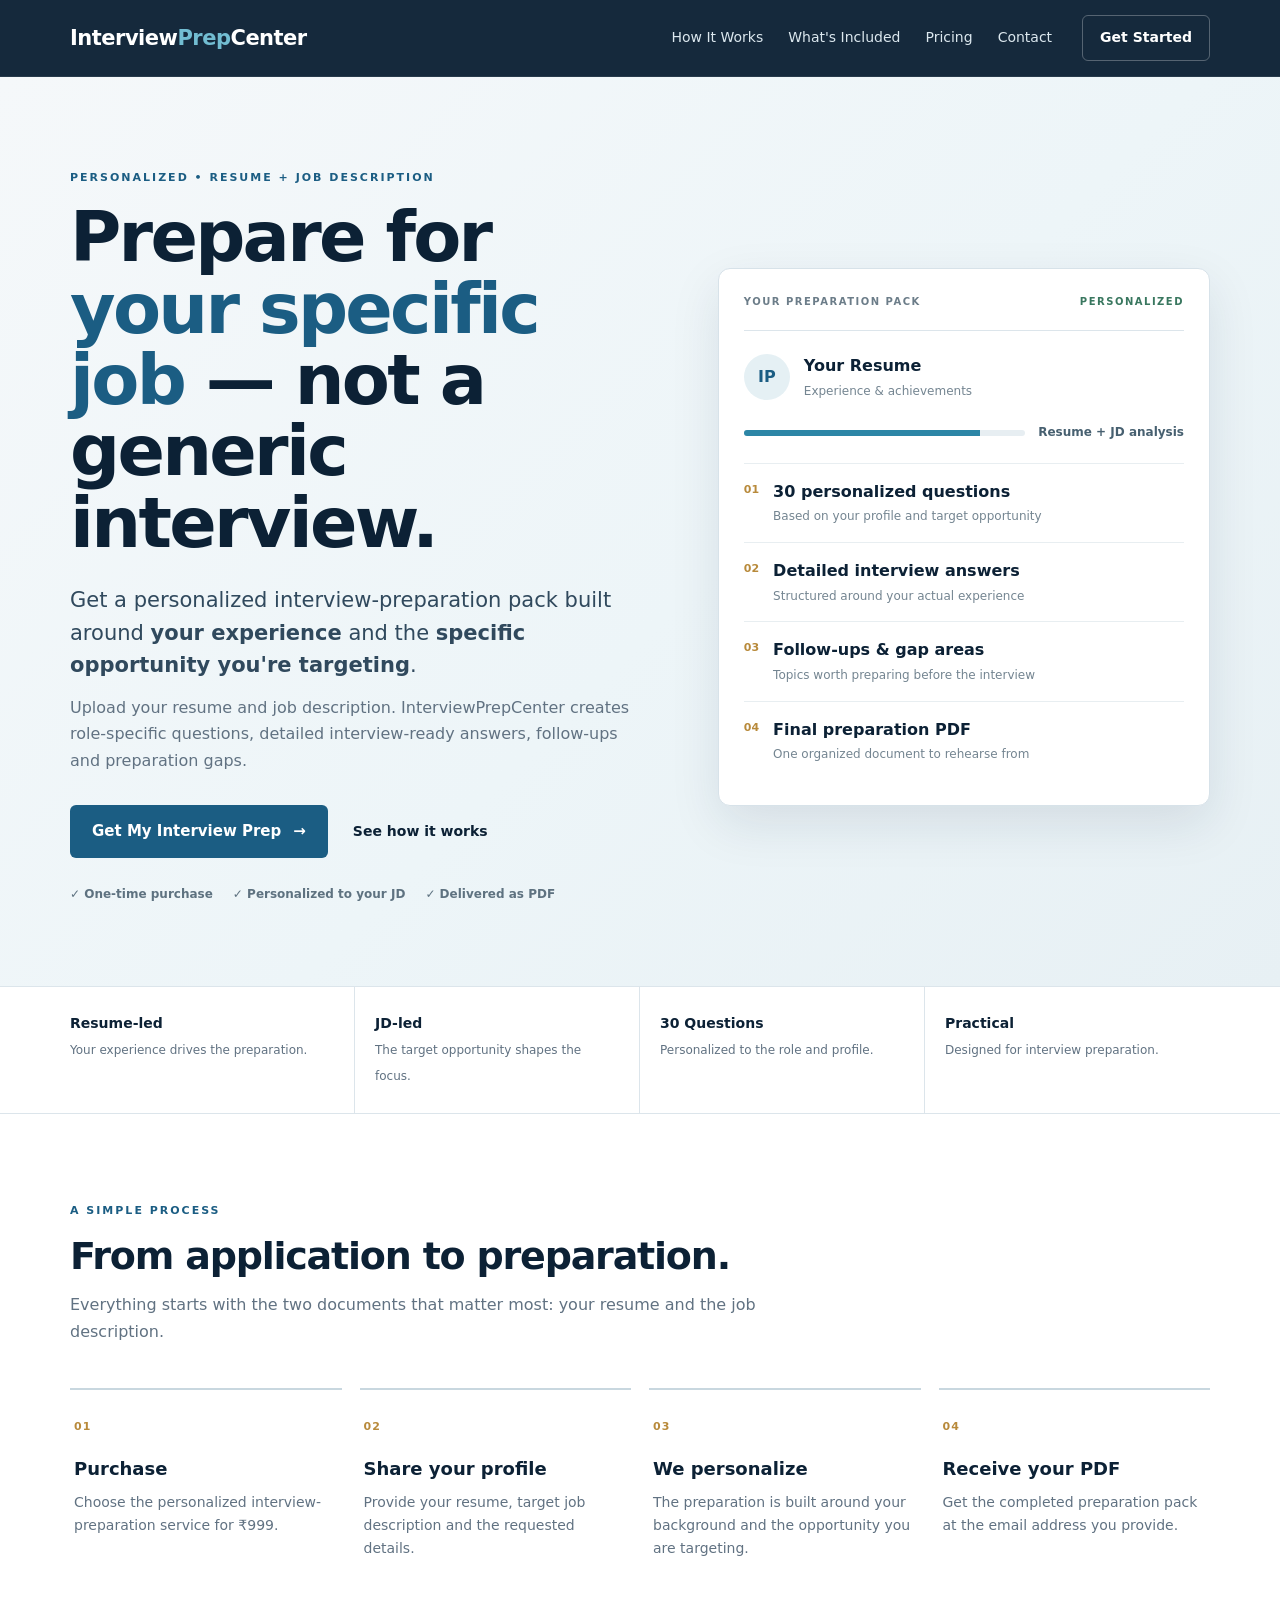
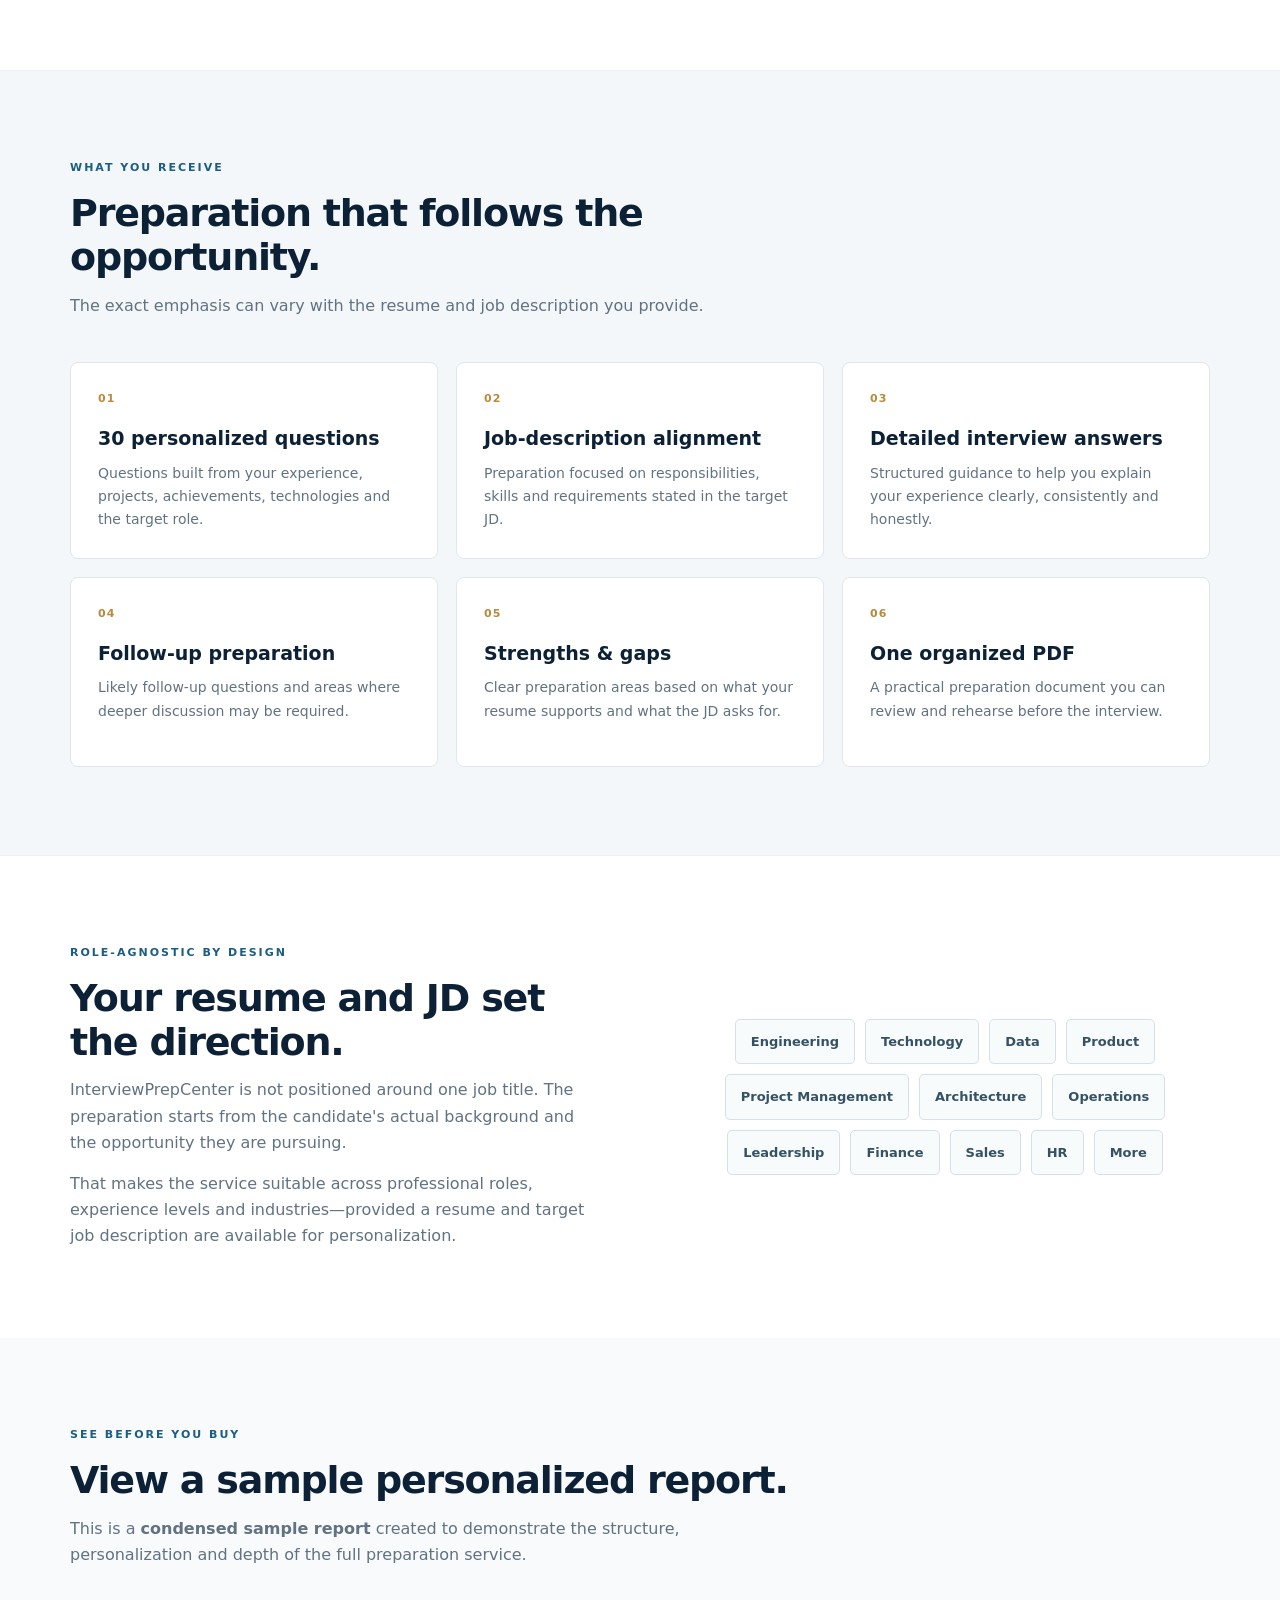
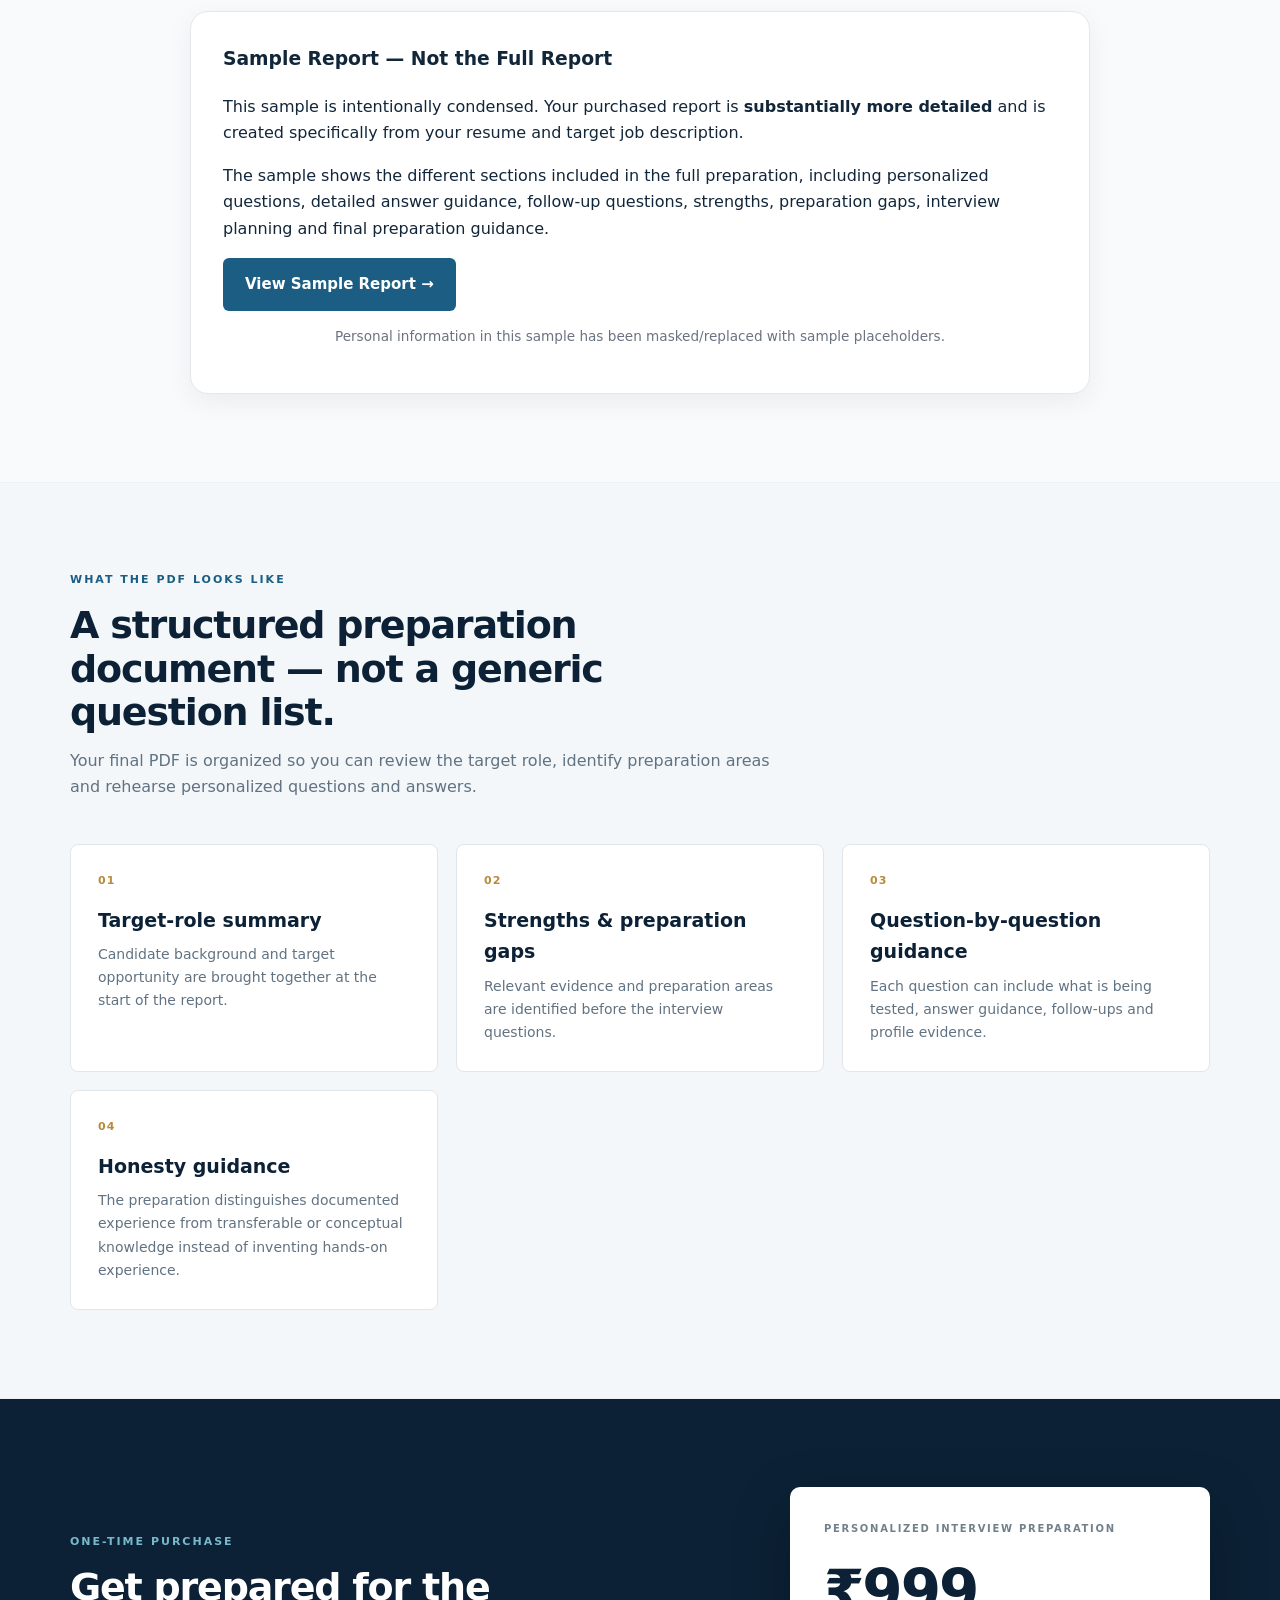
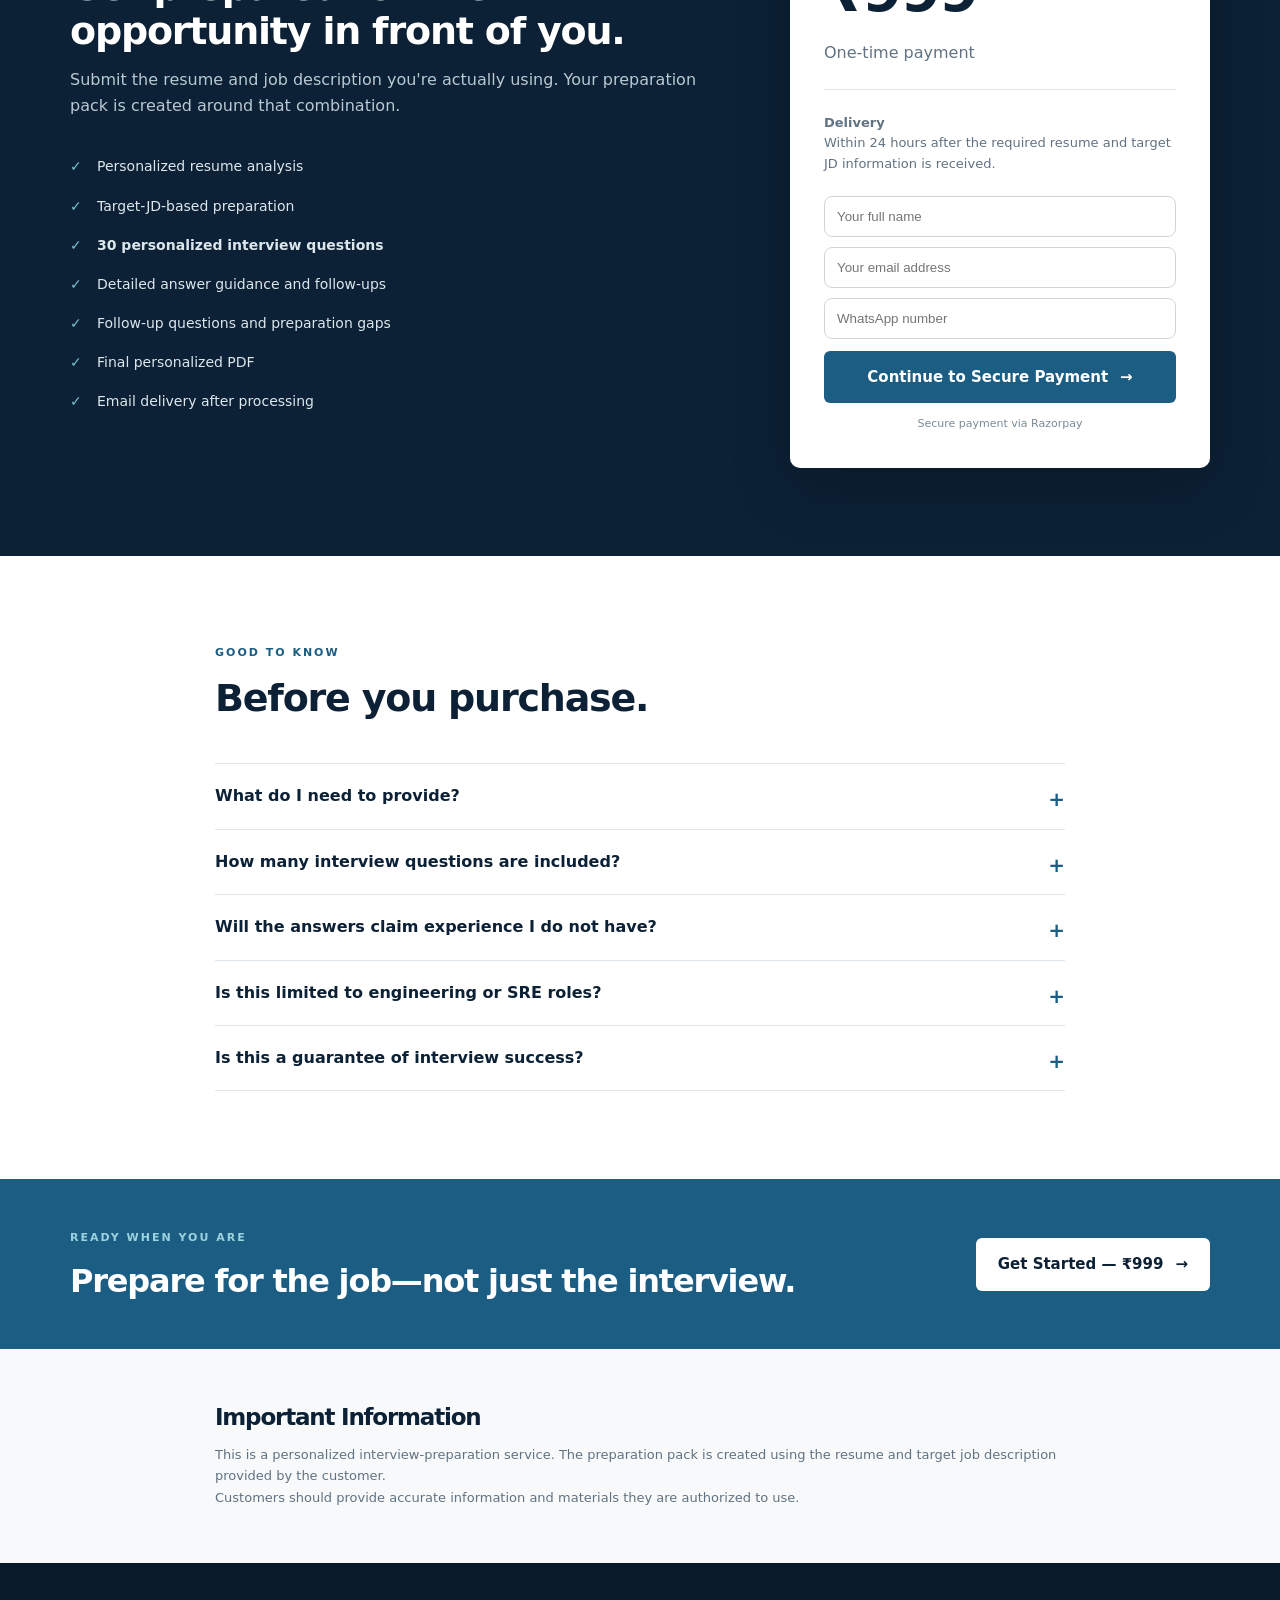
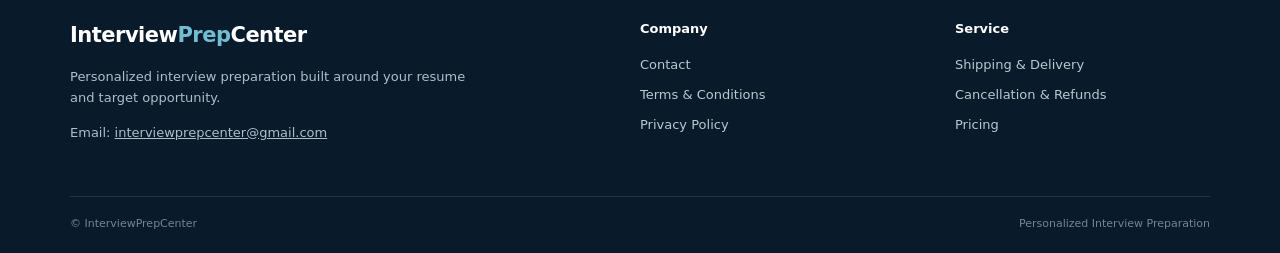
==== commit 2bee54a8: "Revise sample report section for clarity Updated the description and headings for the sample report " ====
--- a/index.html
+++ b/index.html
@@ -98,15 +98,15 @@
     <div class="container">
       <div class="section-heading">
         <div class="eyebrow">SEE BEFORE YOU BUY</div>
-        <h2>View a sample personalized report.</h2>
-        <p>This is a <strong>5-page sample preview</strong> created to demonstrate the structure, personalization and answer quality.</p>
+                <h2>View a sample personalized report.</h2>
+        <p>This is a <strong>condensed sample report</strong> created to demonstrate the structure, personalization and depth of the full preparation service.</p>
       </div>
       <div class="sample-card">
         <div>
-          <h3>Sample Preview — Not the Full Report</h3>
-          <p>The sample is intentionally shortened. Your purchased report is <strong>substantially more detailed</strong> and is created specifically from your resume and target job description.</p>
-          <p>The full preparation includes personalized questions, detailed answers, follow-up questions, strengths, preparation gaps and interview guidance.</p>
-          <a class="btn btn-primary" href="InterviewPrepCenter_Sample_Personalized_Report_Masked.pdf" target="_blank" rel="noopener">View 5-Page Sample Preview →</a>
+          <h3>Sample Report — Not the Full Report</h3>
+          <p>This sample is intentionally condensed. Your purchased report is <strong>substantially more detailed</strong> and is created specifically from your resume and target job description.</p>
+          <p>The sample shows the different sections included in the full preparation, including personalized questions, detailed answer guidance, follow-up questions, strengths, preparation gaps, interview planning and final preparation guidance.</p>
+          <a class="btn btn-primary" href="InterviewPrepCenter_Sample_Personalized_Report_Masked.pdf" target="_blank" rel="noopener">View Sample Report →</a>
           <p class="secure-note">Personal information in this sample has been masked/replaced with sample placeholders.</p>
         </div>
       </div>
@@ -188,12 +188,50 @@
 <footer><div class="container footer-grid"><div><a class="logo footer-logo" href="index.html">Interview<span>Prep</span>Center</a><p>Personalized interview preparation built around your resume and target opportunity.</p><p>Email: <a href="mailto:interviewprepcenter@gmail.com">interviewprepcenter@gmail.com</a></p></div><div><strong>Company</strong><a href="contact.html">Contact</a><a href="terms.html">Terms & Conditions</a><a href="privacy.html">Privacy Policy</a></div><div><strong>Service</strong><a href="shipping.html">Shipping & Delivery</a><a href="refund.html">Cancellation & Refunds</a><a href="#pricing">Pricing</a></div></div><div class="container footer-bottom"><span>© InterviewPrepCenter</span><span>Personalized Interview Preparation</span></div></footer>
 
 <script>
+    // Daily unique visitor tracking
+  const VISITOR_TRACKING_URL =
+  'https://script.google.com/macros/s/AKfycbwl5AaIJ7D5LaAOL7eCURE4Ibjckiu-ZtNGqJ6Oj9jigqWYZkFt1drAWZ5v1IgGXRxo/exec?action=trackVisit';
+
+  let visitorId = localStorage.getItem('ipcVisitorId');
+
+  if (!visitorId) {
+    visitorId = crypto.randomUUID();
+    localStorage.setItem('ipcVisitorId', visitorId);
+  }
+
+  const visitPixel = new Image();
+  visitPixel.src =
+    VISITOR_TRACKING_URL +
+    '&visitorId=' + encodeURIComponent(visitorId);
   // Set this to the deployed Apps Script web-app URL that creates a new PIA order
   // and returns/redirects the customer to its Razorpay Payment Link.
-  const CHECKOUT_URL = 'https://script.google.com/macros/s/AKfycbwl5AaIJ7D5LaAOL7eCURE4Ibjckiu-ZtNGqJ6Oj9jigqWYZkFt1drAWZ5v1IgGXRxo/exec?action=createOrder';
+  const CHECKOUT_URL =
+    'https://script.google.com/macros/s/AKfycbwl5AaIJ7D5LaAOL7eCURE4Ibjckiu-ZtNGqJ6Oj9jigqWYZkFt1drAWZ5v1IgGXRxo/exec?action=createOrder';
+
   document.getElementById('purchaseButton').addEventListener('click', function (e) {
     e.preventDefault();
-    window.location.href = CHECKOUT_URL;
+
+    const name =
+      document.getElementById('customerName').value.trim();
+
+    const email =
+      document.getElementById('customerEmail').value.trim();
+
+    const whatsapp =
+      document.getElementById('customerWhatsapp').value.trim();
+
+    if (!name || !email || !whatsapp) {
+      alert('Please enter your name, email address, and WhatsApp number.');
+      return;
+    }
+
+    const checkoutUrl =
+      CHECKOUT_URL +
+      '&name=' + encodeURIComponent(name) +
+      '&email=' + encodeURIComponent(email) +
+      '&whatsapp=' + encodeURIComponent(whatsapp);
+
+    window.location.href = checkoutUrl;
   });
 </script>
 </body>
